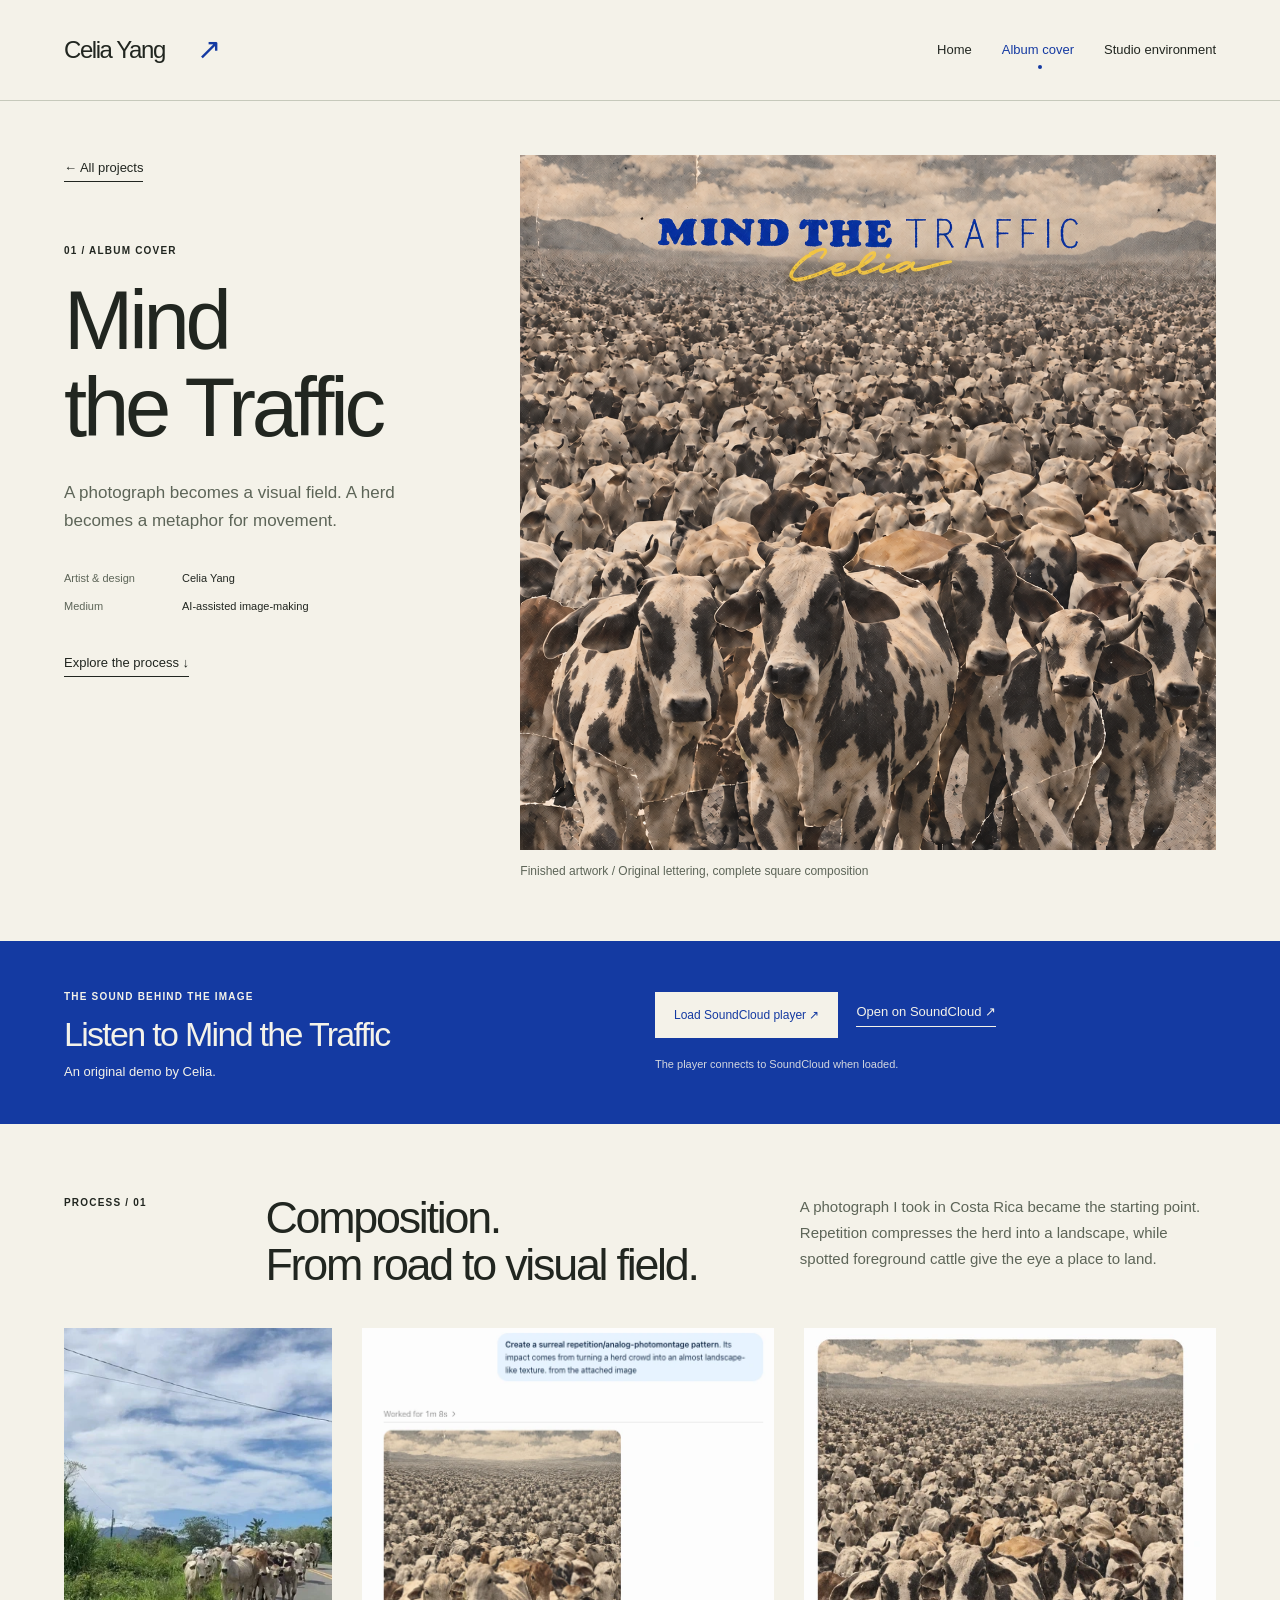
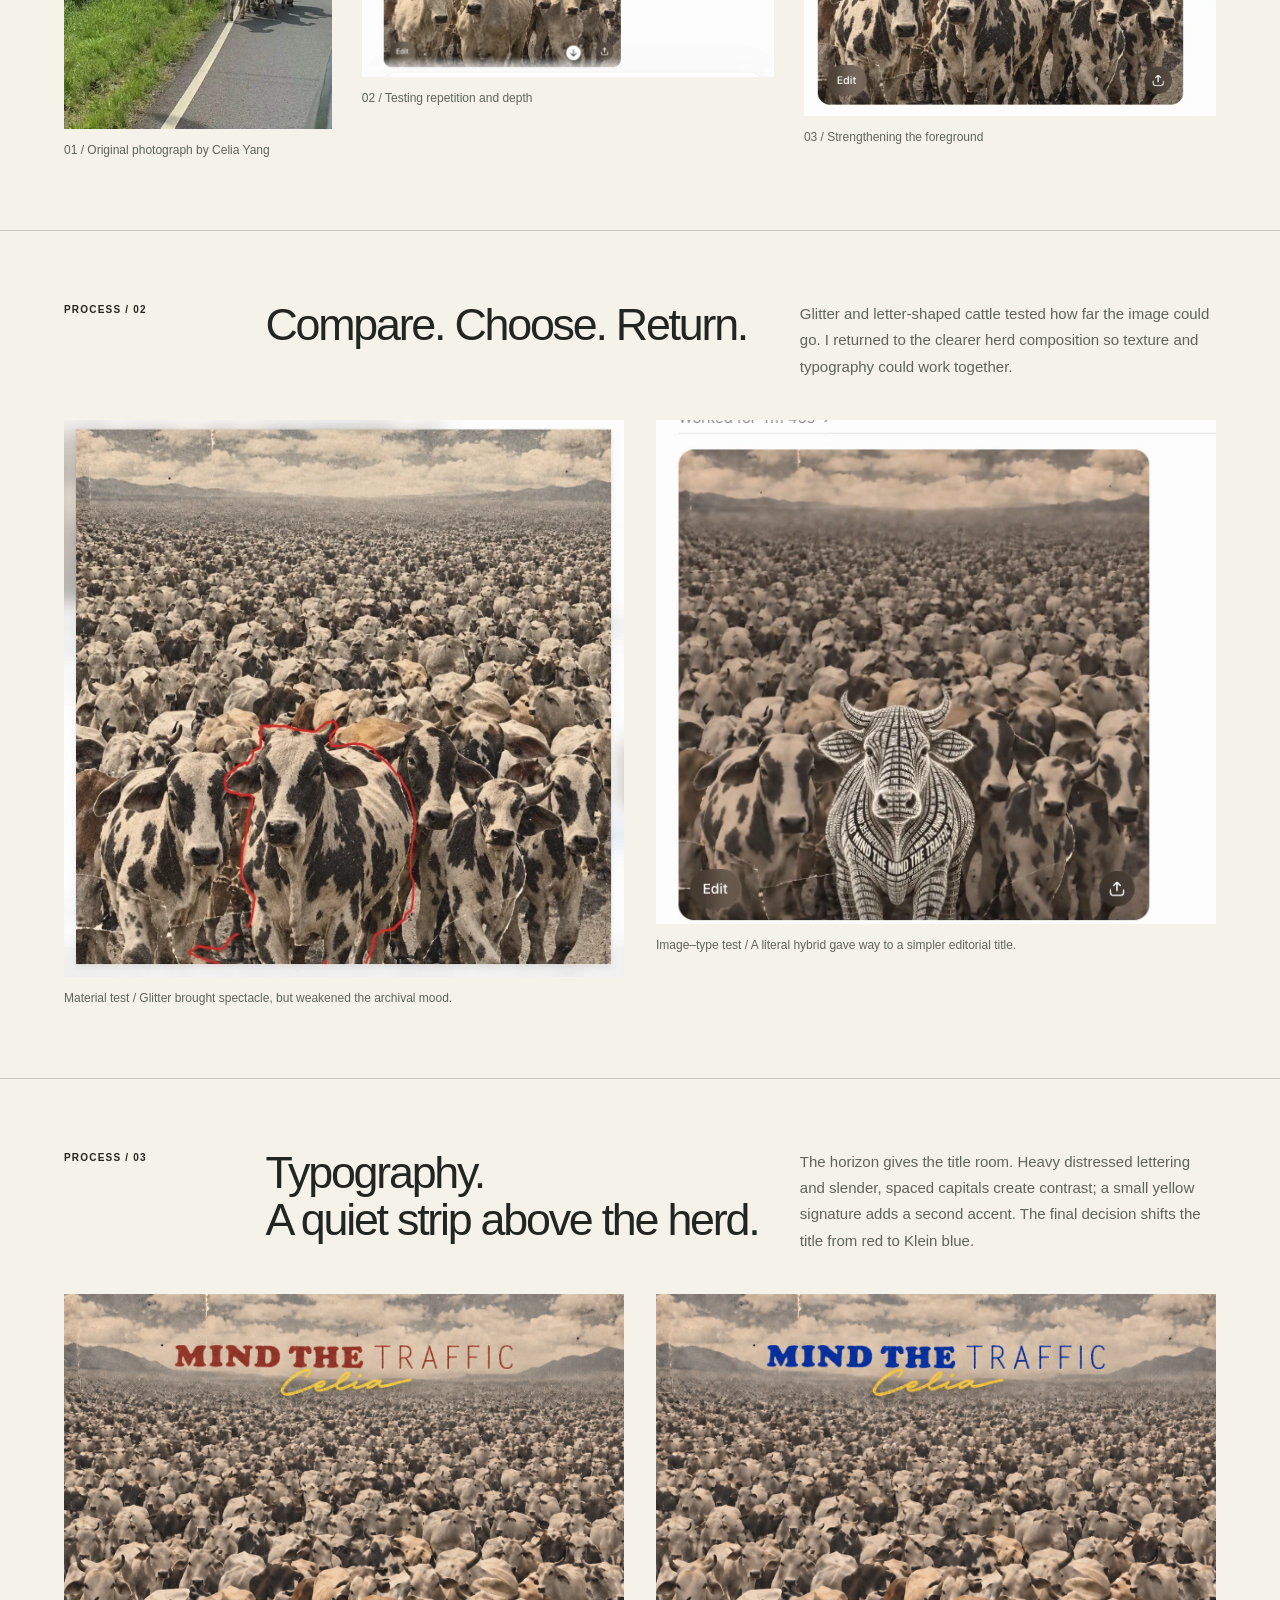
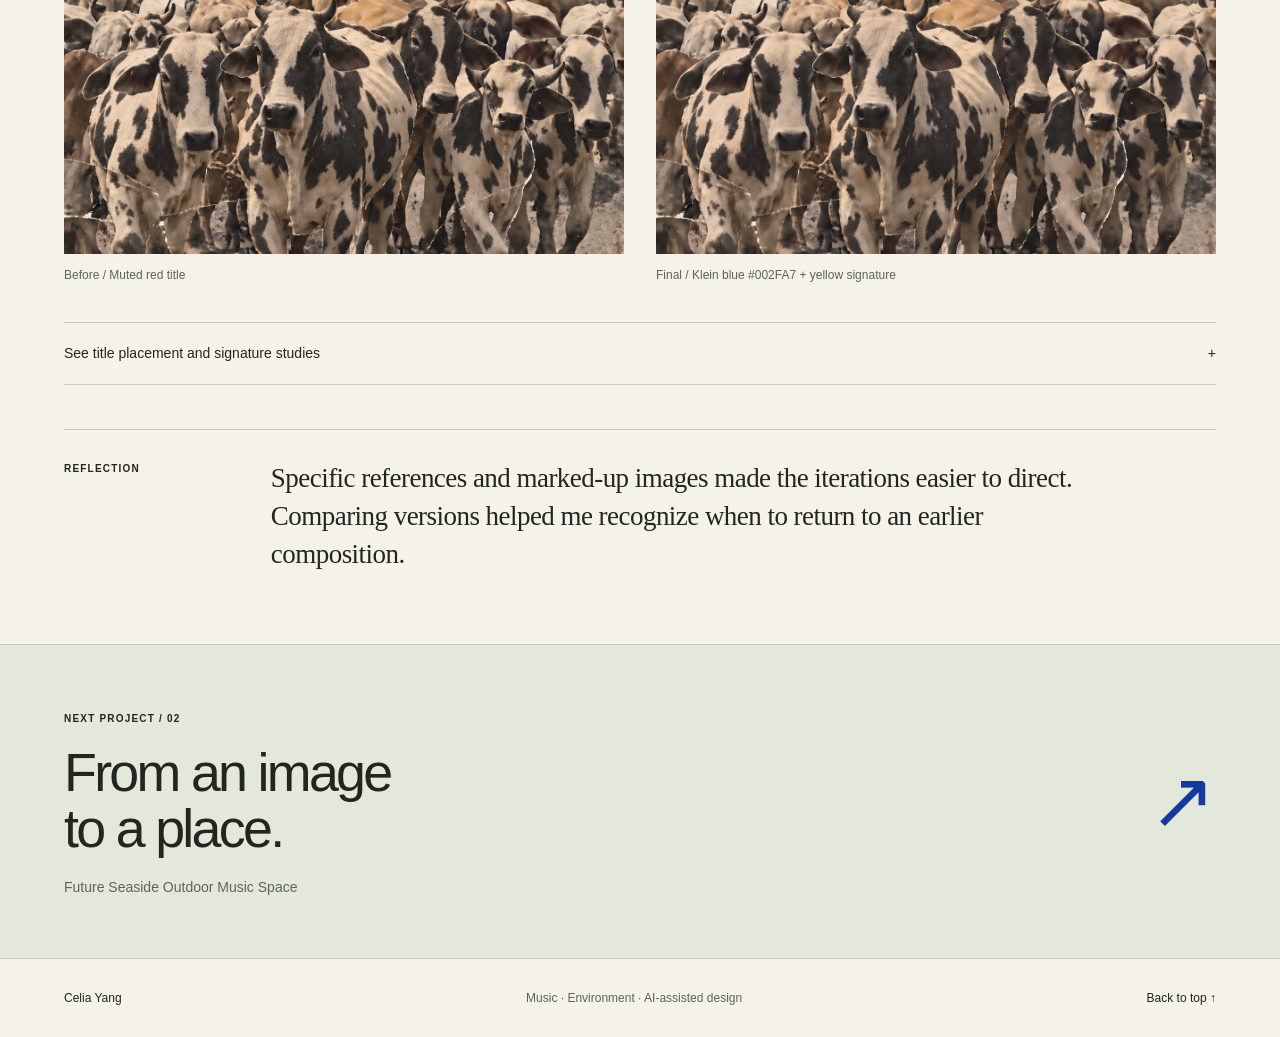
==== album.html @ d59ac3a2 "Add files via upload" ====
<!doctype html>
<html lang="en"><head><meta charset="utf-8"><meta name="viewport" content="width=device-width,initial-scale=1"><meta name="description" content="Celia Yang’s interdisciplinary design portfolio: music, AI-assisted visual composition, and a speculative coastal music environment."><meta name="theme-color" content="#143aa2"><title>Mind the Traffic — Celia Yang</title><link rel="icon" href="assets/favicon.svg" type="image/svg+xml"><link rel="stylesheet" href="assets/styles.css"><script src="assets/site.js" defer></script></head>
<body class="page-album"><a class="skip" href="#main">Skip to content</a><header class="site-header"><a class="wordmark" href="index.html" aria-label="Celia Yang, home">Celia Yang<span class="mark" aria-hidden="true">↗</span></a><nav aria-label="Main navigation"><a href="index.html">Home</a><a href="album.html" aria-current="page">Album cover</a><a href="studio.html">Studio environment</a></nav></header><main id="main"><section class="project-opening album-opening"><div class="project-side"><a class="text-link" href="index.html#projects">← All projects</a><span class="eyebrow">01 / Album cover</span><h1>Mind <br>the Traffic</h1><p class="project-deck">A photograph becomes a visual field. A herd becomes a metaphor for movement.</p><dl><div><dt>Artist & design</dt><dd>Celia Yang</dd></div><div><dt>Medium</dt><dd>AI-assisted image-making</dd></div></dl><a class="text-link" href="#composition">Explore the process ↓</a></div><figure class="final-art"><img src="assets/album/final-cover.webp" alt="Mind the Traffic final cover: blue title and yellow Celia signature above a sepia landscape of cattle" width="1254" height="1254" class="cover" loading="eager" decoding="async"><figcaption>Finished artwork / Original lettering, complete square composition</figcaption></figure></section>
<section class="listen band"><div><span class="eyebrow">The sound behind the image</span><h2>Listen to Mind the Traffic</h2><p>An original demo by Celia.</p></div><div class="listen-actions"><button class="solid-button" id="load-song" aria-expanded="false" aria-controls="song-player">Load SoundCloud player ↗</button><a class="text-link" href="https://soundcloud.com/qgjchy7kp1ma/mind-the-traffic" target="_blank" rel="noopener noreferrer">Open on SoundCloud ↗</a><p class="small">The player connects to SoundCloud when loaded.</p></div><div id="song-player" class="song-player" hidden></div></section>
<section class="process-section" id="composition"><div class="process-heading"><span class="eyebrow">Process / 01</span><h2>Composition.<br>From road to visual field.</h2><p>A photograph I took in Costa Rica became the starting point. Repetition compresses the herd into a landscape, while spotted foreground cattle give the eye a place to land.</p></div><div class="composition-grid"><figure class="source-photo"><img src="assets/album/source-photo.webp" alt="Cattle on a road in Costa Rica in Celia’s original photograph" width="369" height="553" class="" loading="lazy" decoding="async"><figcaption>01 / Original photograph by Celia Yang</figcaption></figure><figure class=""><img src="assets/album/herd-exploration.webp" alt="Early AI-assisted exploration of repeated cattle receding toward mountains" width="834" height="707" class="" loading="lazy" decoding="async"><figcaption>02 / Testing repetition and depth</figcaption></figure><figure class=""><img src="assets/album/foreground-study.webp" alt="Cattle composition with stronger black-and-white foreground animals" width="541" height="510" class="" loading="lazy" decoding="async"><figcaption>03 / Strengthening the foreground</figcaption></figure></div></section>
<section class="process-section" id="comparisons"><div class="process-heading"><span class="eyebrow">Process / 02</span><h2>Compare. Choose. Return.</h2><p>Glitter and letter-shaped cattle tested how far the image could go. I returned to the clearer herd composition so texture and typography could work together.</p></div><div class="two-up"><figure class=""><img src="assets/album/glitter-study.webp" alt="Rejected glitter effect applied to foreground cattle" width="651" height="648" class="" loading="lazy" decoding="async"><figcaption>Material test / Glitter brought spectacle, but weakened the archival mood.</figcaption></figure><figure class=""><img src="assets/album/letter-study.webp" alt="Experimental combination of letterforms and a cattle silhouette" width="571" height="514" class="" loading="lazy" decoding="async"><figcaption>Image–type test / A literal hybrid gave way to a simpler editorial title.</figcaption></figure></div></section>
<section class="process-section" id="typography"><div class="process-heading"><span class="eyebrow">Process / 03</span><h2>Typography.<br>A quiet strip above the herd.</h2><p>The horizon gives the title room. Heavy distressed lettering and slender, spaced capitals create contrast; a small yellow signature adds a second accent. The final decision shifts the title from red to Klein blue.</p></div><div class="two-up"><figure class=""><img src="assets/album/cover-before.webp" alt="Earlier album cover with a red Mind the Traffic title and yellow Celia signature" width="1254" height="1254" class="" loading="lazy" decoding="async"><figcaption>Before / Muted red title</figcaption></figure><figure class=""><img src="assets/album/final-cover.webp" alt="Final album cover with the supplied Klein-blue title and yellow signature" width="1254" height="1254" class="" loading="lazy" decoding="async"><figcaption>Final / Klein blue #002FA7 + yellow signature</figcaption></figure></div><details class="process-details"><summary>See title placement and signature studies <span aria-hidden="true">+</span></summary><div class="two-up"><figure class=""><img src="assets/album/title-study.webp" alt="Title placement study showing a marked horizon and red title iteration" width="818" height="412" class="" loading="lazy" decoding="async"><figcaption>Reserving the horizon for the title</figcaption></figure><figure class=""><img src="assets/album/signature-study.webp" alt="Comparison of title and signature treatments" width="821" height="417" class="" loading="lazy" decoding="async"><figcaption>Keeping the signature as a controlled accent</figcaption></figure></div></details><div class="reflection"><span class="eyebrow">Reflection</span><p>Specific references and marked-up images made the iterations easier to direct. Comparing versions helped me recognize when to return to an earlier composition.</p></div></section><a class="next-project" href="studio.html"><div><span class="eyebrow">Next project / 02</span><h2>From an image<br>to a place.</h2><p>Future Seaside Outdoor Music Space</p></div><span aria-hidden="true">↗</span></a></main><footer><a href="index.html">Celia Yang</a><p>Music · Environment · AI-assisted design</p><a href="#main">Back to top ↑</a></footer></body></html>
---- assets/styles.css ----
:root{--paper:#f4f2e9;--ink:#212620;--blue:#143aa2;--line:#c6c9bb;--soft:#e5e8df;--muted:#5d6558;--serif:Georgia,'Times New Roman',serif}*{box-sizing:border-box}html{scroll-behavior:smooth;scroll-padding-top:24px}body{margin:0;background:var(--paper);color:var(--ink);font-family:Arial,Helvetica,sans-serif;line-height:1.5}a{color:inherit;text-decoration:none}button{font:inherit;color:inherit;cursor:pointer}a,button{-webkit-tap-highlight-color:transparent}a:focus-visible,button:focus-visible,summary:focus-visible{outline:3px solid var(--blue);outline-offset:5px}img{display:block;width:100%;height:auto}figure{margin:0}figcaption{font-size:12px;line-height:1.55;color:var(--muted);margin-top:12px}h1,h2,h3,p{margin:0}h1,h2,h3{font-weight:400;letter-spacing:-.05em;line-height:1.05}h1{font-size:clamp(52px,7.5vw,112px)}h2{font-size:clamp(34px,4.2vw,62px)}h3{font-size:32px}em{font-family:var(--serif);font-weight:400}.site-header,main,footer{max-width:1440px;margin:auto}.site-header{display:flex;justify-content:space-between;align-items:center;padding:28px 5vw;border-bottom:1px solid var(--line);gap:30px}.wordmark{display:flex;align-items:center;gap:32px;font-size:24px;letter-spacing:-.06em}.mark{color:var(--blue);font-size:29px}nav{display:flex;align-items:center;gap:30px;font-size:13px}nav a{padding:6px 0;position:relative}nav a[aria-current=page]{color:var(--blue)}nav a[aria-current=page]:after{content:'';position:absolute;height:4px;width:4px;background:var(--blue);border-radius:50%;bottom:-3px;left:50%}nav a:hover,.text-link:hover{color:var(--blue)}.eyebrow{text-transform:uppercase;letter-spacing:.12em;font-size:10px;font-weight:600;line-height:1.7}.dot{display:inline-block;width:7px;height:7px;background:var(--blue);border-radius:100%;margin-right:10px}.home-intro{padding:55px 5vw 48px}.home-intro h1{margin-top:30px;max-width:1100px;letter-spacing:-.065em}.home-intro h1 em{color:var(--blue)}.intro-bottom{display:flex;justify-content:space-between;align-items:end;margin-top:36px;gap:40px}.intro-bottom p{max-width:420px;font-size:18px;line-height:1.6}.text-link{font-size:13px;border-bottom:1px solid currentColor;padding-bottom:4px;display:inline-block;width:fit-content}.cattle-section{padding:30px 5vw 65px}.section-heading{display:flex;justify-content:space-between;align-items:end;gap:30px;margin-bottom:28px}.section-heading h2{font-size:35px;letter-spacing:-.045em}.section-heading .eyebrow+h2{margin-top:8px}.sound-controls{display:flex;gap:8px}.pill{border:1px solid #a5ae9e;background:transparent;padding:8px 14px;border-radius:30px;font-size:11px;white-space:nowrap}.pill:hover{background:var(--ink);color:var(--paper)}.cattle-field{position:relative;min-height:390px;overflow:hidden;border:1px solid #b4bfac;border-radius:180px 180px 0 0;background-color:#e1e6d9;background-image:linear-gradient(#adb69c40 1px,transparent 1px),linear-gradient(90deg,#adb69c40 1px,transparent 1px);background-size:40px 40px}.field-note{position:absolute;left:6%;top:35%;color:#3f583b;font-size:clamp(35px,6vw,85px);line-height:.95;font-family:var(--serif);font-style:italic;letter-spacing:-.05em;pointer-events:none}.field-note span{font:12px Arial;letter-spacing:0}.field-coordinate{position:absolute;right:30px;bottom:20px;letter-spacing:.1em;font-size:9px;color:#52604b}.cow{position:absolute;width:clamp(115px,15vw,190px);height:clamp(145px,18vw,220px);background:var(--paper);border:1px solid #697961;padding:7px 7px 0;box-shadow:0 9px 14px #263e2518;touch-action:none;user-select:none;cursor:grab;will-change:transform;border-radius:50% 50% 5px 5px}.cow-photo{display:block;width:100%;height:calc(100% - 26px);border-radius:50% 50% 0 0;background-image:url('album/final-cover.webp');background-size:450%;background-repeat:no-repeat;pointer-events:none}.cow-label{display:block;font-size:9px;text-transform:uppercase;letter-spacing:.12em;line-height:26px;pointer-events:none}.cow-one{left:41%;top:22%;rotate:-12deg}.cow-one .cow-photo{background-position:20% 78%}.cow-two{left:58%;top:13%;rotate:8deg}.cow-two .cow-photo{background-position:52% 73%}.cow-three{left:75%;top:31%;rotate:-5deg}.cow-three .cow-photo{background-position:82% 84%}.cow.dragging{cursor:grabbing;box-shadow:0 15px 20px #263e2535;rotate:0deg}.cow.mooing .cow-label{color:var(--blue);font-weight:bold}.field-caption{display:flex;justify-content:space-between;gap:24px;margin-top:14px;font-size:11px;color:var(--muted)}.projects{padding:48px 5vw 70px;border-top:1px solid var(--line)}.project-grid{display:grid;grid-template-columns:1fr 1fr;gap:36px}.project-media{height:470px;display:flex;align-items:center;justify-content:center;overflow:hidden}.album-card{background:#e2ded0;padding:35px}.album-card img{height:100%;width:auto;max-width:100%;object-fit:contain}.studio-card{background:#0d1520;padding:0}.studio-card img{width:100%;height:auto}.project-title{display:flex;justify-content:space-between;align-items:start;margin-top:20px;gap:15px}.project-title h3{margin:8px 0 12px}.project-title p{font-size:13px;color:var(--muted)}.round-arrow{width:38px;height:38px;display:grid;place-items:center;border:1px solid var(--line);border-radius:50%;font-size:24px;flex-shrink:0}.project-card:hover .round-arrow{background:var(--blue);color:white;border-color:var(--blue)}.closing{border-top:1px solid var(--line);padding:60px 5vw;display:grid;grid-template-columns:1fr 2fr;gap:30px}.closing p{font-family:var(--serif);font-size:clamp(28px,3.5vw,45px);line-height:1.2;letter-spacing:-.03em}footer{padding:30px 5vw;display:flex;justify-content:space-between;align-items:center;border-top:1px solid var(--line);font-size:12px;gap:20px}footer p{color:var(--muted)}.skip{position:fixed;top:-100px;left:20px;background:var(--blue);color:white;padding:12px;z-index:100}.skip:focus{top:10px}.sr-only{position:absolute;width:1px;height:1px;overflow:hidden;clip:rect(0,0,0,0);white-space:nowrap}.project-opening{padding:54px 5vw 60px;display:grid;grid-template-columns:.72fr 1.28fr;gap:65px;align-items:start}.project-side>.eyebrow{display:block;margin:60px 0 18px}.project-side h1{font-size:clamp(54px,6.5vw,90px)}.project-deck{font-size:17px;max-width:340px;margin-top:27px;line-height:1.65;color:var(--muted)}dl{margin:35px 0;display:grid;gap:12px}dl div{display:grid;grid-template-columns:110px 1fr;gap:8px;font-size:11px}dt{color:var(--muted)}dd{margin:0}.final-art img{height:auto;width:100%;object-fit:contain}.band{padding:42px 5vw;display:grid;grid-template-columns:1fr 1fr;gap:30px;background:var(--blue);color:var(--paper)}.band h2{font-size:34px;max-width:400px;margin:10px 0}.band p{font-size:13px}.listen-actions{align-self:center;display:flex;flex-wrap:wrap;gap:18px;align-items:center}.solid-button{padding:13px 18px;background:var(--paper);color:var(--blue);border:1px solid var(--paper);font-size:12px}.solid-button:disabled{opacity:.7;cursor:default}.small{font-size:11px!important;line-height:1.6}.listen-actions .small{width:100%;opacity:.85}.song-player{grid-column:1/-1}.song-player iframe{width:100%;height:166px;border:0}.process-section{padding:70px 5vw;border-bottom:1px solid var(--line)}.process-heading{display:grid;grid-template-columns:.4fr 1.2fr 1fr;gap:35px;margin-bottom:40px}.process-heading h2{font-size:clamp(32px,3.5vw,48px)}.process-heading p{color:var(--muted);font-size:15px;line-height:1.75}.two-up{display:grid;grid-template-columns:1fr 1fr;gap:32px;align-items:start}.two-up img{height:auto;object-fit:contain}.composition-grid{display:grid;grid-template-columns:.65fr 1fr 1fr;gap:30px;align-items:start}.composition-grid img{max-height:480px;object-fit:contain}.source-photo img{width:100%;max-height:480px;object-fit:contain}.reflection{display:grid;grid-template-columns:.4fr 2.2fr;gap:35px;border-top:1px solid var(--line);margin-top:44px;padding-top:30px}.reflection p{font-family:var(--serif);font-size:27px;line-height:1.4;letter-spacing:-.02em;max-width:850px}.process-details{margin-top:38px;border-top:1px solid var(--line);border-bottom:1px solid var(--line);padding:20px 0}.process-details summary{cursor:pointer;font-size:14px;display:flex;justify-content:space-between;gap:15px;list-style:none}.process-details summary::-webkit-details-marker{display:none}.process-details[open] .two-up{margin-top:24px}.next-project{padding:60px 5vw;display:flex;justify-content:space-between;gap:30px;background:#e3e8da}.next-project h2{margin:15px 0 20px}.next-project>span{font-size:80px;color:var(--blue);align-self:center}.next-project p{font-size:14px;color:var(--muted)}.next-project:hover{background:#d9e1cc}.studio-opening{padding:45px 5vw 0}.project-topline{display:flex;justify-content:space-between;align-items:center;gap:20px;margin-bottom:36px}.studio-opening h1{font-size:clamp(48px,6.5vw,91px);margin-bottom:36px}.studio-opening h1 em{color:var(--blue)}.studio-hero img{width:100%;height:auto}.studio-description{display:grid;grid-template-columns:1fr 2fr;gap:45px;padding:42px 0 48px;border-bottom:1px solid var(--line);margin-top:10px}.studio-description p{font-size:20px;line-height:1.7;letter-spacing:-.02em;max-width:820px}.walkthrough-section{padding:50px 5vw 60px}video{display:block;width:100%;height:auto;aspect-ratio:16/9;background:#0d1520;object-fit:contain}.walkthrough-section .field-caption{align-items:start}.comparison-stack{display:grid;gap:36px}.comparison-stack figure{max-width:100%}.comparison-stack img{height:auto;width:100%}[hidden]{display:none!important}
@media(min-width:1450px){.site-header,footer{padding-left:72px;padding-right:72px}}@media(max-width:1000px){.project-media{height:370px}.project-opening{gap:32px;grid-template-columns:.8fr 1.2fr}.project-side>.eyebrow{margin-top:32px}.process-heading{grid-template-columns:.35fr 1.3fr}.process-heading p{grid-column:2}.cow-photo{background-size:480%}.field-caption p{max-width:50%}}@media(max-width:680px){.site-header{padding:20px 6vw;align-items:start;gap:12px;flex-wrap:wrap}.wordmark{font-size:23px;gap:16px}nav{gap:20px;font-size:11px;flex-wrap:wrap}.home-intro{padding:40px 6vw}.home-intro h1{font-size:clamp(42px,10.2vw,69px);margin-top:22px}.intro-bottom{align-items:start;flex-direction:column;gap:22px;margin-top:26px}.intro-bottom p{font-size:16px;max-width:320px}.cattle-section{padding:20px 6vw 40px}.section-heading{align-items:start;flex-direction:column;gap:15px}.section-heading h2{font-size:29px}.cattle-field{min-height:350px;border-radius:100px 100px 0 0}.field-note{top:12%;left:10%;font-size:45px}.cow{width:105px;height:145px}.cow-one{left:7%;top:46%}.cow-two{left:38%;top:35%}.cow-three{left:65%;top:50%}.field-coordinate{right:12px;bottom:10px;font-size:7px}.field-caption{flex-direction:column;gap:6px;font-size:10px}.field-caption p{max-width:none}.project-grid{grid-template-columns:1fr;gap:42px}.projects{padding:38px 6vw}.project-media{height:auto;min-height:260px}.album-card{padding:25px}.album-card img{width:100%;height:auto;max-height:460px}.studio-card img{height:auto}.project-title h3{font-size:30px}.closing{grid-template-columns:1fr;padding:40px 6vw;gap:20px}footer{padding:24px 6vw;flex-wrap:wrap;font-size:10px}footer p{order:3;width:100%}.project-opening{grid-template-columns:1fr;padding:30px 6vw 38px;gap:30px}.project-side>.eyebrow{margin-top:28px}.project-side h1{font-size:60px}.project-side h1 br{display:none}.project-deck{max-width:100%;font-size:16px}dl{margin:22px 0}.band{grid-template-columns:1fr;padding:32px 6vw;gap:20px}.band h2{font-size:30px}.process-section{padding:42px 6vw}.process-heading{grid-template-columns:1fr;gap:14px;margin-bottom:26px}.process-heading h2{font-size:36px}.process-heading p{grid-column:auto;font-size:14px}.two-up{grid-template-columns:1fr;gap:28px}.composition-grid{grid-template-columns:1fr 1fr;gap:24px 18px}.composition-grid figure:first-child{grid-column:1/-1}.source-photo img{max-height:380px}.reflection{grid-template-columns:1fr;gap:16px;margin-top:30px}.reflection p{font-size:25px}.next-project{padding:40px 6vw}.next-project>span{font-size:55px}.next-project h2{font-size:40px}.studio-opening{padding:30px 6vw 0}.project-topline{align-items:start;gap:20px}.project-topline .eyebrow{max-width:130px;text-align:right}.studio-opening h1{font-size:43px;margin-bottom:25px}.studio-description{grid-template-columns:1fr;gap:18px;padding:25px 0 30px}.studio-description p{font-size:17px}.walkthrough-section{padding:35px 6vw 40px}.walkthrough-section .field-caption{gap:14px}figcaption{font-size:11px}}
@media(prefers-reduced-motion:reduce){html{scroll-behavior:auto}*{animation:none!important;transition:none!important}}
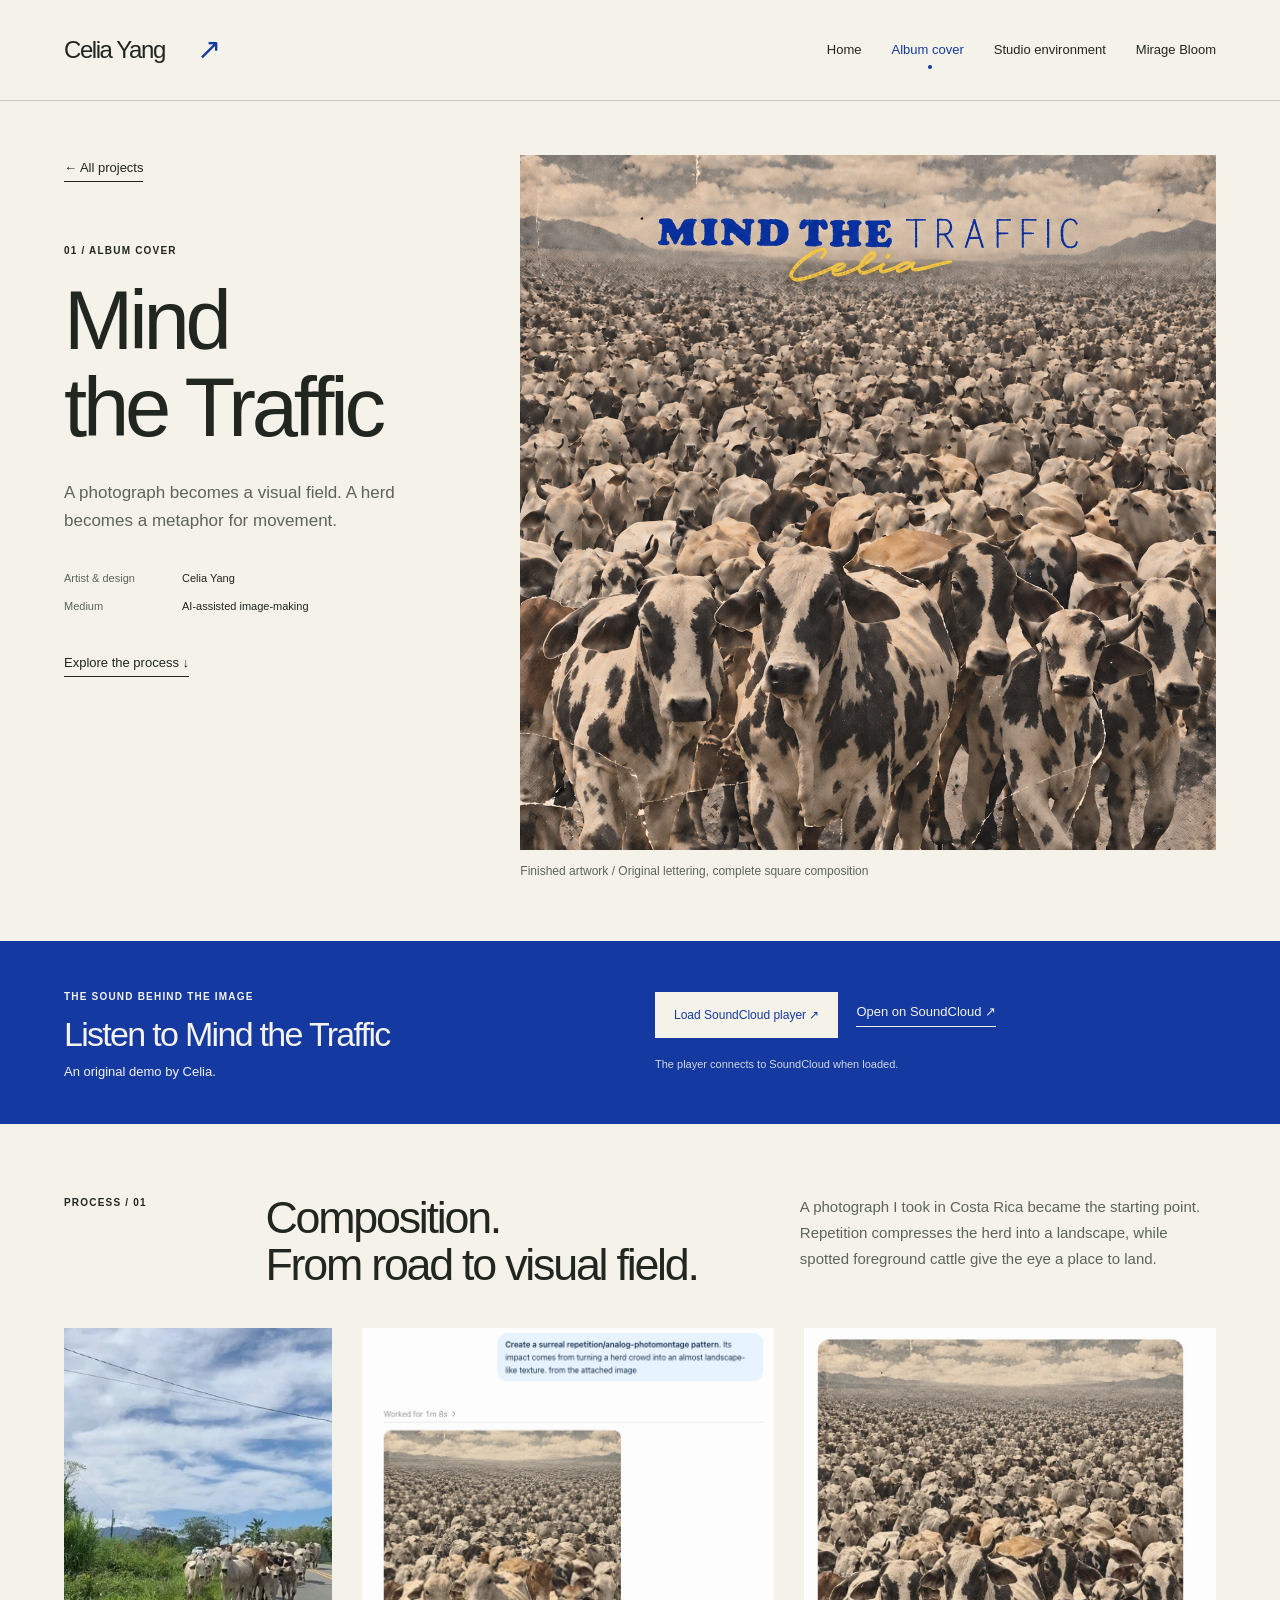
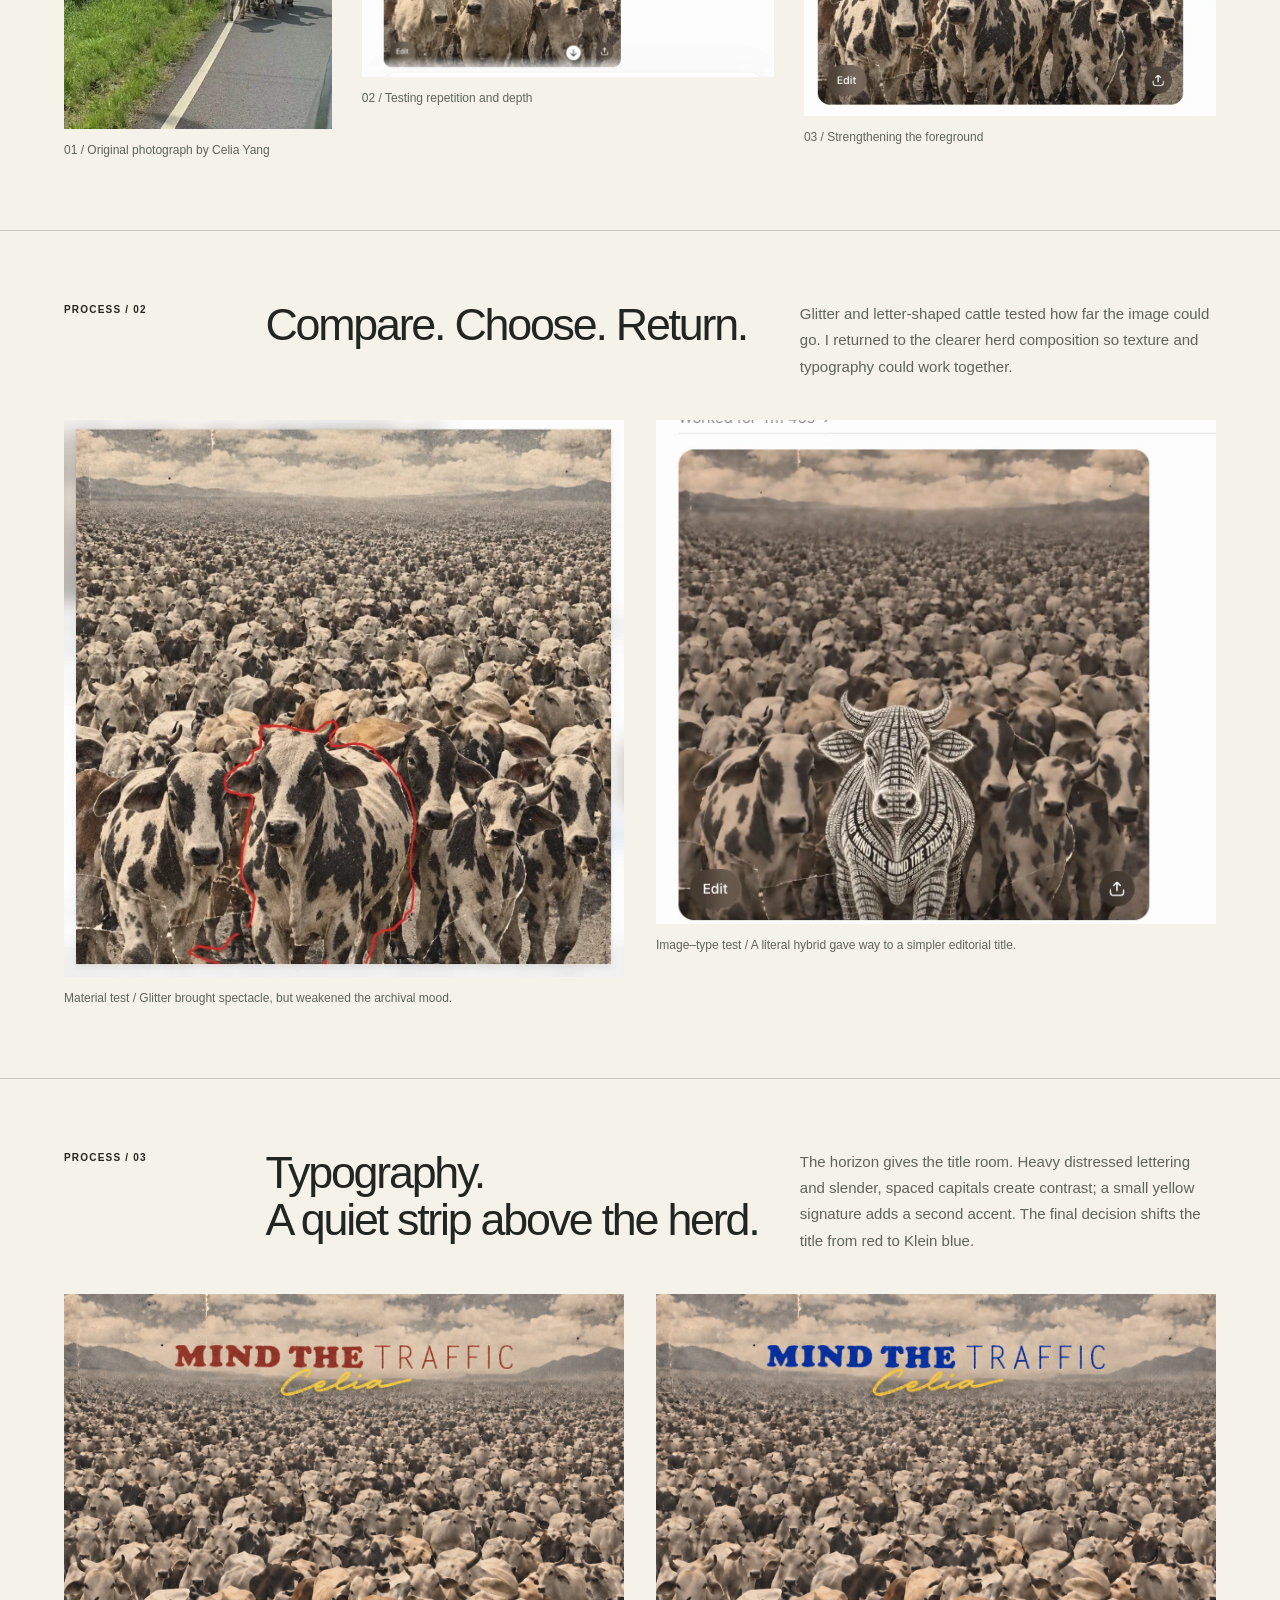
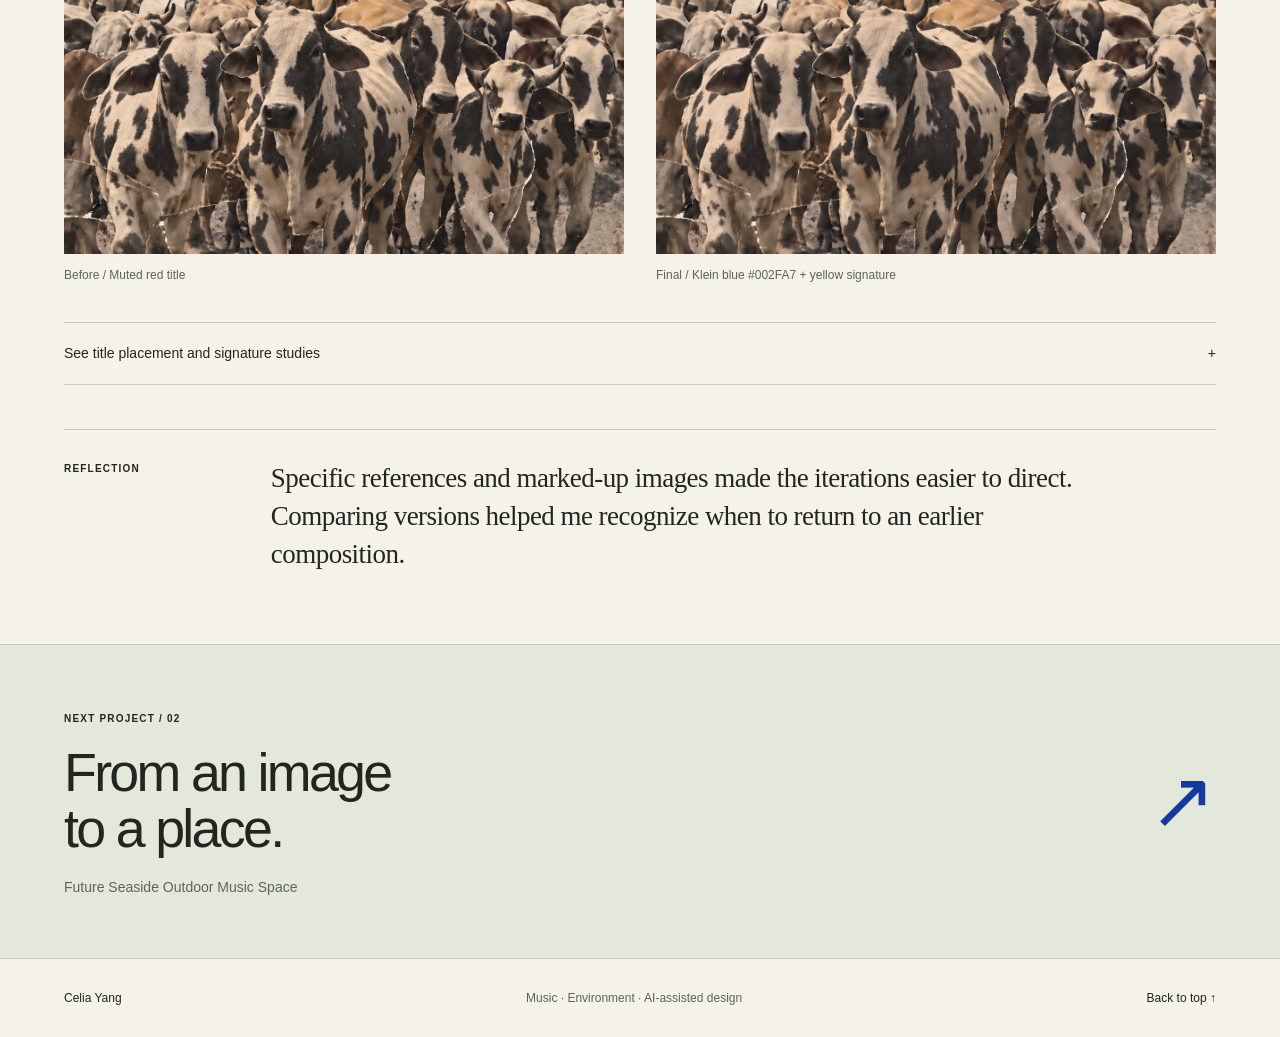
==== commit b65847f5: "Add Mirage Bloom page, nav link and home project 03 Co-Authored-By: Claude Sonnet 5.5 <noreply@anthr" ====
--- a/album.html
+++ b/album.html
@@ -1,6 +1,6 @@
 <!doctype html>
 <html lang="en"><head><meta charset="utf-8"><meta name="viewport" content="width=device-width,initial-scale=1"><meta name="description" content="Celia Yang’s interdisciplinary design portfolio: music, AI-assisted visual composition, and a speculative coastal music environment."><meta name="theme-color" content="#143aa2"><title>Mind the Traffic — Celia Yang</title><link rel="icon" href="assets/favicon.svg" type="image/svg+xml"><link rel="stylesheet" href="assets/styles.css"><script src="assets/site.js" defer></script></head>
-<body class="page-album"><a class="skip" href="#main">Skip to content</a><header class="site-header"><a class="wordmark" href="index.html" aria-label="Celia Yang, home">Celia Yang<span class="mark" aria-hidden="true">↗</span></a><nav aria-label="Main navigation"><a href="index.html">Home</a><a href="album.html" aria-current="page">Album cover</a><a href="studio.html">Studio environment</a></nav></header><main id="main"><section class="project-opening album-opening"><div class="project-side"><a class="text-link" href="index.html#projects">← All projects</a><span class="eyebrow">01 / Album cover</span><h1>Mind <br>the Traffic</h1><p class="project-deck">A photograph becomes a visual field. A herd becomes a metaphor for movement.</p><dl><div><dt>Artist & design</dt><dd>Celia Yang</dd></div><div><dt>Medium</dt><dd>AI-assisted image-making</dd></div></dl><a class="text-link" href="#composition">Explore the process ↓</a></div><figure class="final-art"><img src="assets/album/final-cover.webp" alt="Mind the Traffic final cover: blue title and yellow Celia signature above a sepia landscape of cattle" width="1254" height="1254" class="cover" loading="eager" decoding="async"><figcaption>Finished artwork / Original lettering, complete square composition</figcaption></figure></section>
+<body class="page-album"><a class="skip" href="#main">Skip to content</a><header class="site-header"><a class="wordmark" href="index.html" aria-label="Celia Yang, home">Celia Yang<span class="mark" aria-hidden="true">↗</span></a><nav aria-label="Main navigation"><a href="index.html">Home</a><a href="album.html" aria-current="page">Album cover</a><a href="studio.html">Studio environment</a><a href="mirage-bloom.html">Mirage Bloom</a></nav></header><main id="main"><section class="project-opening album-opening"><div class="project-side"><a class="text-link" href="index.html#projects">← All projects</a><span class="eyebrow">01 / Album cover</span><h1>Mind <br>the Traffic</h1><p class="project-deck">A photograph becomes a visual field. A herd becomes a metaphor for movement.</p><dl><div><dt>Artist & design</dt><dd>Celia Yang</dd></div><div><dt>Medium</dt><dd>AI-assisted image-making</dd></div></dl><a class="text-link" href="#composition">Explore the process ↓</a></div><figure class="final-art"><img src="assets/album/final-cover.webp" alt="Mind the Traffic final cover: blue title and yellow Celia signature above a sepia landscape of cattle" width="1254" height="1254" class="cover" loading="eager" decoding="async"><figcaption>Finished artwork / Original lettering, complete square composition</figcaption></figure></section>
 <section class="listen band"><div><span class="eyebrow">The sound behind the image</span><h2>Listen to Mind the Traffic</h2><p>An original demo by Celia.</p></div><div class="listen-actions"><button class="solid-button" id="load-song" aria-expanded="false" aria-controls="song-player">Load SoundCloud player ↗</button><a class="text-link" href="https://soundcloud.com/qgjchy7kp1ma/mind-the-traffic" target="_blank" rel="noopener noreferrer">Open on SoundCloud ↗</a><p class="small">The player connects to SoundCloud when loaded.</p></div><div id="song-player" class="song-player" hidden></div></section>
 <section class="process-section" id="composition"><div class="process-heading"><span class="eyebrow">Process / 01</span><h2>Composition.<br>From road to visual field.</h2><p>A photograph I took in Costa Rica became the starting point. Repetition compresses the herd into a landscape, while spotted foreground cattle give the eye a place to land.</p></div><div class="composition-grid"><figure class="source-photo"><img src="assets/album/source-photo.webp" alt="Cattle on a road in Costa Rica in Celia’s original photograph" width="369" height="553" class="" loading="lazy" decoding="async"><figcaption>01 / Original photograph by Celia Yang</figcaption></figure><figure class=""><img src="assets/album/herd-exploration.webp" alt="Early AI-assisted exploration of repeated cattle receding toward mountains" width="834" height="707" class="" loading="lazy" decoding="async"><figcaption>02 / Testing repetition and depth</figcaption></figure><figure class=""><img src="assets/album/foreground-study.webp" alt="Cattle composition with stronger black-and-white foreground animals" width="541" height="510" class="" loading="lazy" decoding="async"><figcaption>03 / Strengthening the foreground</figcaption></figure></div></section>
 <section class="process-section" id="comparisons"><div class="process-heading"><span class="eyebrow">Process / 02</span><h2>Compare. Choose. Return.</h2><p>Glitter and letter-shaped cattle tested how far the image could go. I returned to the clearer herd composition so texture and typography could work together.</p></div><div class="two-up"><figure class=""><img src="assets/album/glitter-study.webp" alt="Rejected glitter effect applied to foreground cattle" width="651" height="648" class="" loading="lazy" decoding="async"><figcaption>Material test / Glitter brought spectacle, but weakened the archival mood.</figcaption></figure><figure class=""><img src="assets/album/letter-study.webp" alt="Experimental combination of letterforms and a cattle silhouette" width="571" height="514" class="" loading="lazy" decoding="async"><figcaption>Image–type test / A literal hybrid gave way to a simpler editorial title.</figcaption></figure></div></section>
--- a/assets/styles.css
+++ b/assets/styles.css
@@ -1,3 +1,8 @@
 :root{--paper:#f4f2e9;--ink:#212620;--blue:#143aa2;--line:#c6c9bb;--soft:#e5e8df;--muted:#5d6558;--serif:Georgia,'Times New Roman',serif}*{box-sizing:border-box}html{scroll-behavior:smooth;scroll-padding-top:24px}body{margin:0;background:var(--paper);color:var(--ink);font-family:Arial,Helvetica,sans-serif;line-height:1.5}a{color:inherit;text-decoration:none}button{font:inherit;color:inherit;cursor:pointer}a,button{-webkit-tap-highlight-color:transparent}a:focus-visible,button:focus-visible,summary:focus-visible{outline:3px solid var(--blue);outline-offset:5px}img{display:block;width:100%;height:auto}figure{margin:0}figcaption{font-size:12px;line-height:1.55;color:var(--muted);margin-top:12px}h1,h2,h3,p{margin:0}h1,h2,h3{font-weight:400;letter-spacing:-.05em;line-height:1.05}h1{font-size:clamp(52px,7.5vw,112px)}h2{font-size:clamp(34px,4.2vw,62px)}h3{font-size:32px}em{font-family:var(--serif);font-weight:400}.site-header,main,footer{max-width:1440px;margin:auto}.site-header{display:flex;justify-content:space-between;align-items:center;padding:28px 5vw;border-bottom:1px solid var(--line);gap:30px}.wordmark{display:flex;align-items:center;gap:32px;font-size:24px;letter-spacing:-.06em}.mark{color:var(--blue);font-size:29px}nav{display:flex;align-items:center;gap:30px;font-size:13px}nav a{padding:6px 0;position:relative}nav a[aria-current=page]{color:var(--blue)}nav a[aria-current=page]:after{content:'';position:absolute;height:4px;width:4px;background:var(--blue);border-radius:50%;bottom:-3px;left:50%}nav a:hover,.text-link:hover{color:var(--blue)}.eyebrow{text-transform:uppercase;letter-spacing:.12em;font-size:10px;font-weight:600;line-height:1.7}.dot{display:inline-block;width:7px;height:7px;background:var(--blue);border-radius:100%;margin-right:10px}.home-intro{padding:55px 5vw 48px}.home-intro h1{margin-top:30px;max-width:1100px;letter-spacing:-.065em}.home-intro h1 em{color:var(--blue)}.intro-bottom{display:flex;justify-content:space-between;align-items:end;margin-top:36px;gap:40px}.intro-bottom p{max-width:420px;font-size:18px;line-height:1.6}.text-link{font-size:13px;border-bottom:1px solid currentColor;padding-bottom:4px;display:inline-block;width:fit-content}.cattle-section{padding:30px 5vw 65px}.section-heading{display:flex;justify-content:space-between;align-items:end;gap:30px;margin-bottom:28px}.section-heading h2{font-size:35px;letter-spacing:-.045em}.section-heading .eyebrow+h2{margin-top:8px}.sound-controls{display:flex;gap:8px}.pill{border:1px solid #a5ae9e;background:transparent;padding:8px 14px;border-radius:30px;font-size:11px;white-space:nowrap}.pill:hover{background:var(--ink);color:var(--paper)}.cattle-field{position:relative;min-height:390px;overflow:hidden;border:1px solid #b4bfac;border-radius:180px 180px 0 0;background-color:#e1e6d9;background-image:linear-gradient(#adb69c40 1px,transparent 1px),linear-gradient(90deg,#adb69c40 1px,transparent 1px);background-size:40px 40px}.field-note{position:absolute;left:6%;top:35%;color:#3f583b;font-size:clamp(35px,6vw,85px);line-height:.95;font-family:var(--serif);font-style:italic;letter-spacing:-.05em;pointer-events:none}.field-note span{font:12px Arial;letter-spacing:0}.field-coordinate{position:absolute;right:30px;bottom:20px;letter-spacing:.1em;font-size:9px;color:#52604b}.cow{position:absolute;width:clamp(115px,15vw,190px);height:clamp(145px,18vw,220px);background:var(--paper);border:1px solid #697961;padding:7px 7px 0;box-shadow:0 9px 14px #263e2518;touch-action:none;user-select:none;cursor:grab;will-change:transform;border-radius:50% 50% 5px 5px}.cow-photo{display:block;width:100%;height:calc(100% - 26px);border-radius:50% 50% 0 0;background-image:url('album/final-cover.webp');background-size:450%;background-repeat:no-repeat;pointer-events:none}.cow-label{display:block;font-size:9px;text-transform:uppercase;letter-spacing:.12em;line-height:26px;pointer-events:none}.cow-one{left:41%;top:22%;rotate:-12deg}.cow-one .cow-photo{background-position:20% 78%}.cow-two{left:58%;top:13%;rotate:8deg}.cow-two .cow-photo{background-position:52% 73%}.cow-three{left:75%;top:31%;rotate:-5deg}.cow-three .cow-photo{background-position:82% 84%}.cow.dragging{cursor:grabbing;box-shadow:0 15px 20px #263e2535;rotate:0deg}.cow.mooing .cow-label{color:var(--blue);font-weight:bold}.field-caption{display:flex;justify-content:space-between;gap:24px;margin-top:14px;font-size:11px;color:var(--muted)}.projects{padding:48px 5vw 70px;border-top:1px solid var(--line)}.project-grid{display:grid;grid-template-columns:1fr 1fr;gap:36px}.project-media{height:470px;display:flex;align-items:center;justify-content:center;overflow:hidden}.album-card{background:#e2ded0;padding:35px}.album-card img{height:100%;width:auto;max-width:100%;object-fit:contain}.studio-card{background:#0d1520;padding:0}.studio-card img{width:100%;height:auto}.project-title{display:flex;justify-content:space-between;align-items:start;margin-top:20px;gap:15px}.project-title h3{margin:8px 0 12px}.project-title p{font-size:13px;color:var(--muted)}.round-arrow{width:38px;height:38px;display:grid;place-items:center;border:1px solid var(--line);border-radius:50%;font-size:24px;flex-shrink:0}.project-card:hover .round-arrow{background:var(--blue);color:white;border-color:var(--blue)}.closing{border-top:1px solid var(--line);padding:60px 5vw;display:grid;grid-template-columns:1fr 2fr;gap:30px}.closing p{font-family:var(--serif);font-size:clamp(28px,3.5vw,45px);line-height:1.2;letter-spacing:-.03em}footer{padding:30px 5vw;display:flex;justify-content:space-between;align-items:center;border-top:1px solid var(--line);font-size:12px;gap:20px}footer p{color:var(--muted)}.skip{position:fixed;top:-100px;left:20px;background:var(--blue);color:white;padding:12px;z-index:100}.skip:focus{top:10px}.sr-only{position:absolute;width:1px;height:1px;overflow:hidden;clip:rect(0,0,0,0);white-space:nowrap}.project-opening{padding:54px 5vw 60px;display:grid;grid-template-columns:.72fr 1.28fr;gap:65px;align-items:start}.project-side>.eyebrow{display:block;margin:60px 0 18px}.project-side h1{font-size:clamp(54px,6.5vw,90px)}.project-deck{font-size:17px;max-width:340px;margin-top:27px;line-height:1.65;color:var(--muted)}dl{margin:35px 0;display:grid;gap:12px}dl div{display:grid;grid-template-columns:110px 1fr;gap:8px;font-size:11px}dt{color:var(--muted)}dd{margin:0}.final-art img{height:auto;width:100%;object-fit:contain}.band{padding:42px 5vw;display:grid;grid-template-columns:1fr 1fr;gap:30px;background:var(--blue);color:var(--paper)}.band h2{font-size:34px;max-width:400px;margin:10px 0}.band p{font-size:13px}.listen-actions{align-self:center;display:flex;flex-wrap:wrap;gap:18px;align-items:center}.solid-button{padding:13px 18px;background:var(--paper);color:var(--blue);border:1px solid var(--paper);font-size:12px}.solid-button:disabled{opacity:.7;cursor:default}.small{font-size:11px!important;line-height:1.6}.listen-actions .small{width:100%;opacity:.85}.song-player{grid-column:1/-1}.song-player iframe{width:100%;height:166px;border:0}.process-section{padding:70px 5vw;border-bottom:1px solid var(--line)}.process-heading{display:grid;grid-template-columns:.4fr 1.2fr 1fr;gap:35px;margin-bottom:40px}.process-heading h2{font-size:clamp(32px,3.5vw,48px)}.process-heading p{color:var(--muted);font-size:15px;line-height:1.75}.two-up{display:grid;grid-template-columns:1fr 1fr;gap:32px;align-items:start}.two-up img{height:auto;object-fit:contain}.composition-grid{display:grid;grid-template-columns:.65fr 1fr 1fr;gap:30px;align-items:start}.composition-grid img{max-height:480px;object-fit:contain}.source-photo img{width:100%;max-height:480px;object-fit:contain}.reflection{display:grid;grid-template-columns:.4fr 2.2fr;gap:35px;border-top:1px solid var(--line);margin-top:44px;padding-top:30px}.reflection p{font-family:var(--serif);font-size:27px;line-height:1.4;letter-spacing:-.02em;max-width:850px}.process-details{margin-top:38px;border-top:1px solid var(--line);border-bottom:1px solid var(--line);padding:20px 0}.process-details summary{cursor:pointer;font-size:14px;display:flex;justify-content:space-between;gap:15px;list-style:none}.process-details summary::-webkit-details-marker{display:none}.process-details[open] .two-up{margin-top:24px}.next-project{padding:60px 5vw;display:flex;justify-content:space-between;gap:30px;background:#e3e8da}.next-project h2{margin:15px 0 20px}.next-project>span{font-size:80px;color:var(--blue);align-self:center}.next-project p{font-size:14px;color:var(--muted)}.next-project:hover{background:#d9e1cc}.studio-opening{padding:45px 5vw 0}.project-topline{display:flex;justify-content:space-between;align-items:center;gap:20px;margin-bottom:36px}.studio-opening h1{font-size:clamp(48px,6.5vw,91px);margin-bottom:36px}.studio-opening h1 em{color:var(--blue)}.studio-hero img{width:100%;height:auto}.studio-description{display:grid;grid-template-columns:1fr 2fr;gap:45px;padding:42px 0 48px;border-bottom:1px solid var(--line);margin-top:10px}.studio-description p{font-size:20px;line-height:1.7;letter-spacing:-.02em;max-width:820px}.walkthrough-section{padding:50px 5vw 60px}video{display:block;width:100%;height:auto;aspect-ratio:16/9;background:#0d1520;object-fit:contain}.walkthrough-section .field-caption{align-items:start}.comparison-stack{display:grid;gap:36px}.comparison-stack figure{max-width:100%}.comparison-stack img{height:auto;width:100%}[hidden]{display:none!important}
 @media(min-width:1450px){.site-header,footer{padding-left:72px;padding-right:72px}}@media(max-width:1000px){.project-media{height:370px}.project-opening{gap:32px;grid-template-columns:.8fr 1.2fr}.project-side>.eyebrow{margin-top:32px}.process-heading{grid-template-columns:.35fr 1.3fr}.process-heading p{grid-column:2}.cow-photo{background-size:480%}.field-caption p{max-width:50%}}@media(max-width:680px){.site-header{padding:20px 6vw;align-items:start;gap:12px;flex-wrap:wrap}.wordmark{font-size:23px;gap:16px}nav{gap:20px;font-size:11px;flex-wrap:wrap}.home-intro{padding:40px 6vw}.home-intro h1{font-size:clamp(42px,10.2vw,69px);margin-top:22px}.intro-bottom{align-items:start;flex-direction:column;gap:22px;margin-top:26px}.intro-bottom p{font-size:16px;max-width:320px}.cattle-section{padding:20px 6vw 40px}.section-heading{align-items:start;flex-direction:column;gap:15px}.section-heading h2{font-size:29px}.cattle-field{min-height:350px;border-radius:100px 100px 0 0}.field-note{top:12%;left:10%;font-size:45px}.cow{width:105px;height:145px}.cow-one{left:7%;top:46%}.cow-two{left:38%;top:35%}.cow-three{left:65%;top:50%}.field-coordinate{right:12px;bottom:10px;font-size:7px}.field-caption{flex-direction:column;gap:6px;font-size:10px}.field-caption p{max-width:none}.project-grid{grid-template-columns:1fr;gap:42px}.projects{padding:38px 6vw}.project-media{height:auto;min-height:260px}.album-card{padding:25px}.album-card img{width:100%;height:auto;max-height:460px}.studio-card img{height:auto}.project-title h3{font-size:30px}.closing{grid-template-columns:1fr;padding:40px 6vw;gap:20px}footer{padding:24px 6vw;flex-wrap:wrap;font-size:10px}footer p{order:3;width:100%}.project-opening{grid-template-columns:1fr;padding:30px 6vw 38px;gap:30px}.project-side>.eyebrow{margin-top:28px}.project-side h1{font-size:60px}.project-side h1 br{display:none}.project-deck{max-width:100%;font-size:16px}dl{margin:22px 0}.band{grid-template-columns:1fr;padding:32px 6vw;gap:20px}.band h2{font-size:30px}.process-section{padding:42px 6vw}.process-heading{grid-template-columns:1fr;gap:14px;margin-bottom:26px}.process-heading h2{font-size:36px}.process-heading p{grid-column:auto;font-size:14px}.two-up{grid-template-columns:1fr;gap:28px}.composition-grid{grid-template-columns:1fr 1fr;gap:24px 18px}.composition-grid figure:first-child{grid-column:1/-1}.source-photo img{max-height:380px}.reflection{grid-template-columns:1fr;gap:16px;margin-top:30px}.reflection p{font-size:25px}.next-project{padding:40px 6vw}.next-project>span{font-size:55px}.next-project h2{font-size:40px}.studio-opening{padding:30px 6vw 0}.project-topline{align-items:start;gap:20px}.project-topline .eyebrow{max-width:130px;text-align:right}.studio-opening h1{font-size:43px;margin-bottom:25px}.studio-description{grid-template-columns:1fr;gap:18px;padding:25px 0 30px}.studio-description p{font-size:17px}.walkthrough-section{padding:35px 6vw 40px}.walkthrough-section .field-caption{gap:14px}figcaption{font-size:11px}}
 @media(prefers-reduced-motion:reduce){html{scroll-behavior:auto}*{animation:none!important;transition:none!important}}
+
+/* Mirage Bloom card */
+.project-card.wide{grid-column:1/-1}
+.mirage-card{background:#1b1538;padding:0;height:auto;max-height:560px}
+.mirage-card img{width:100%;height:auto;display:block}
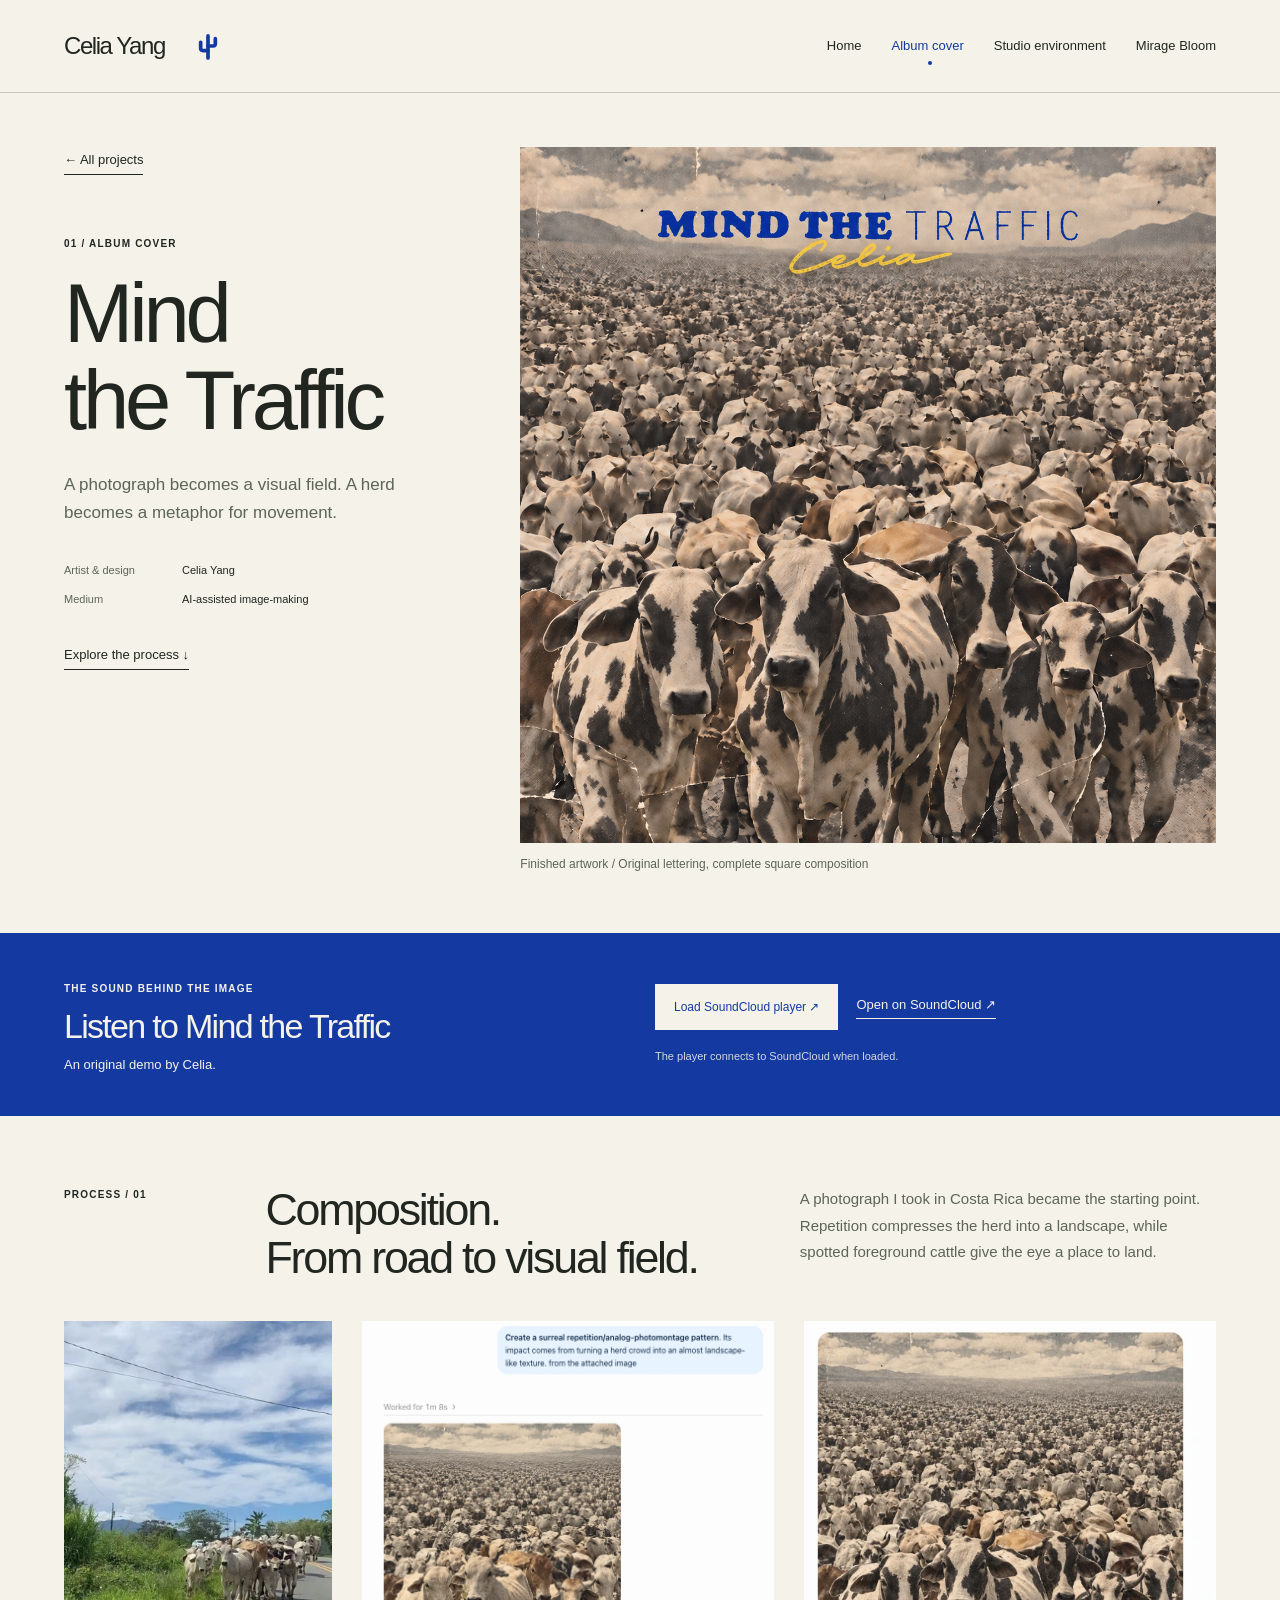
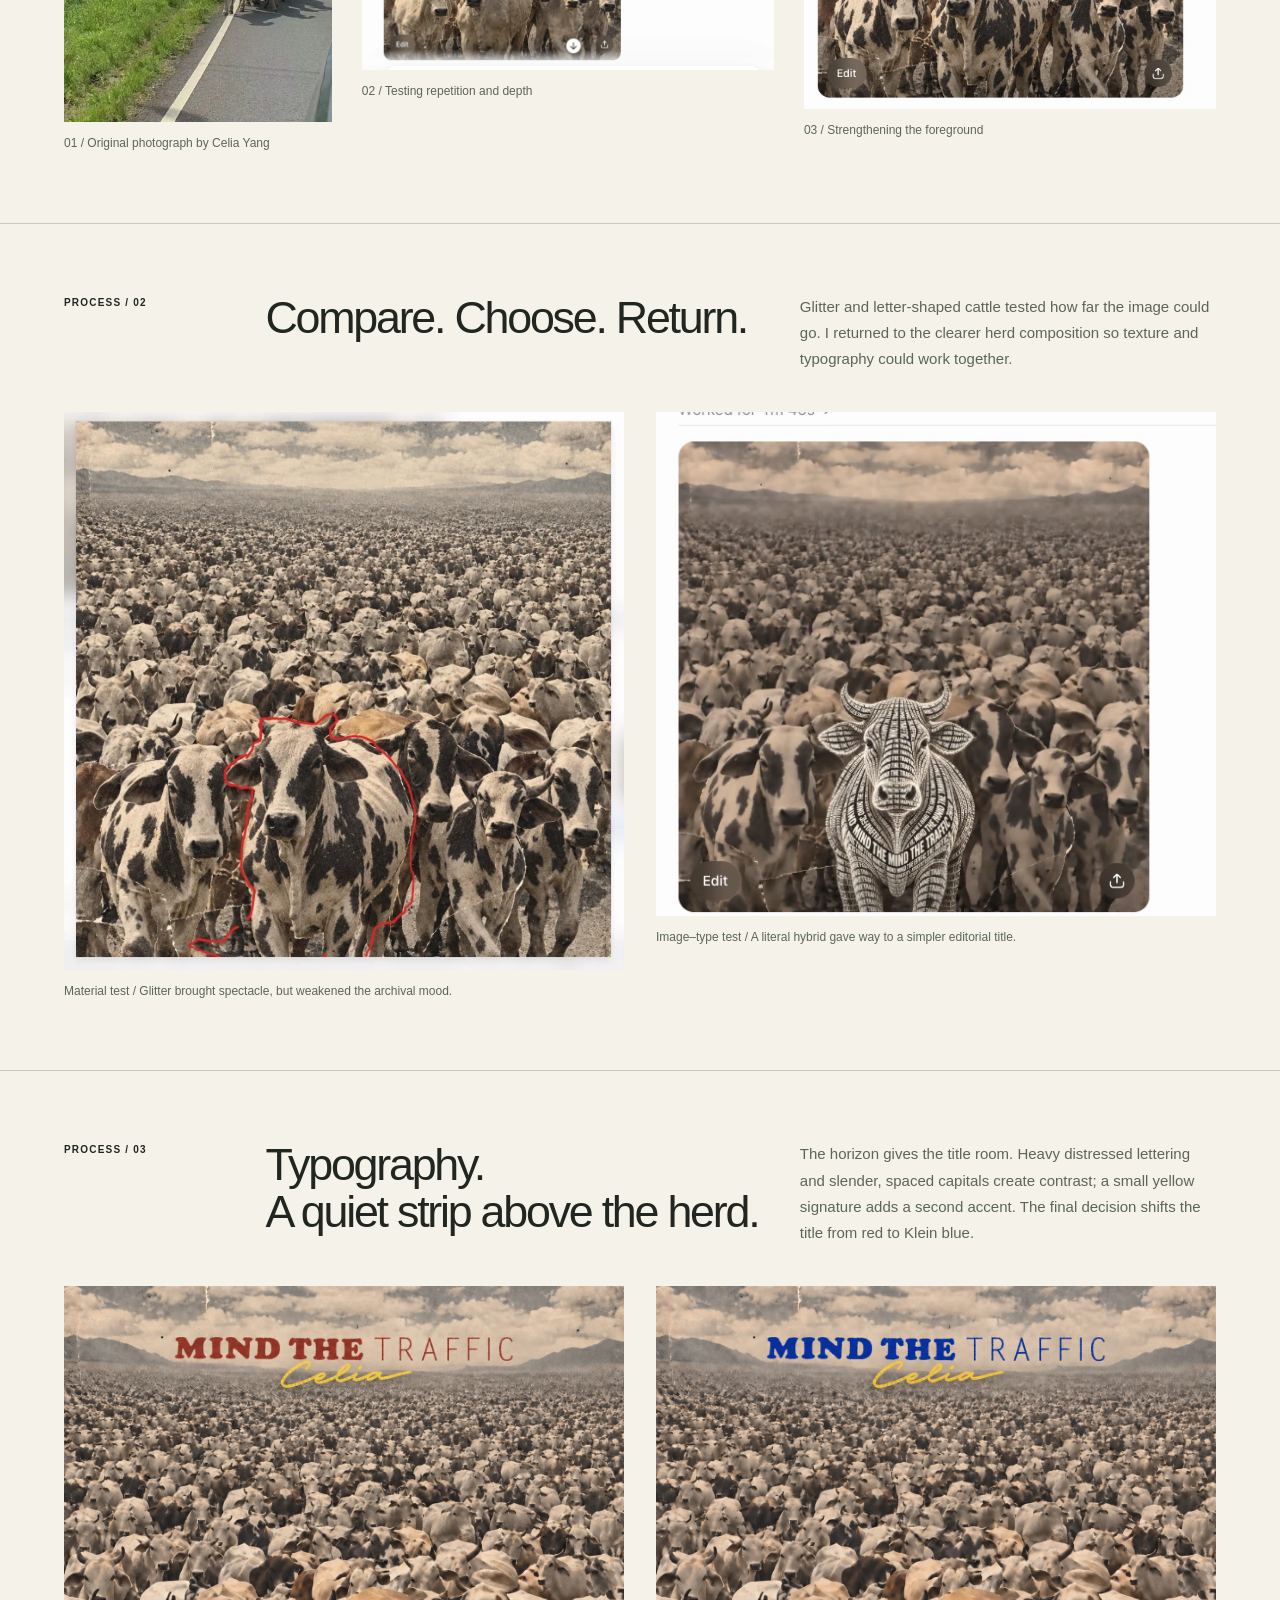
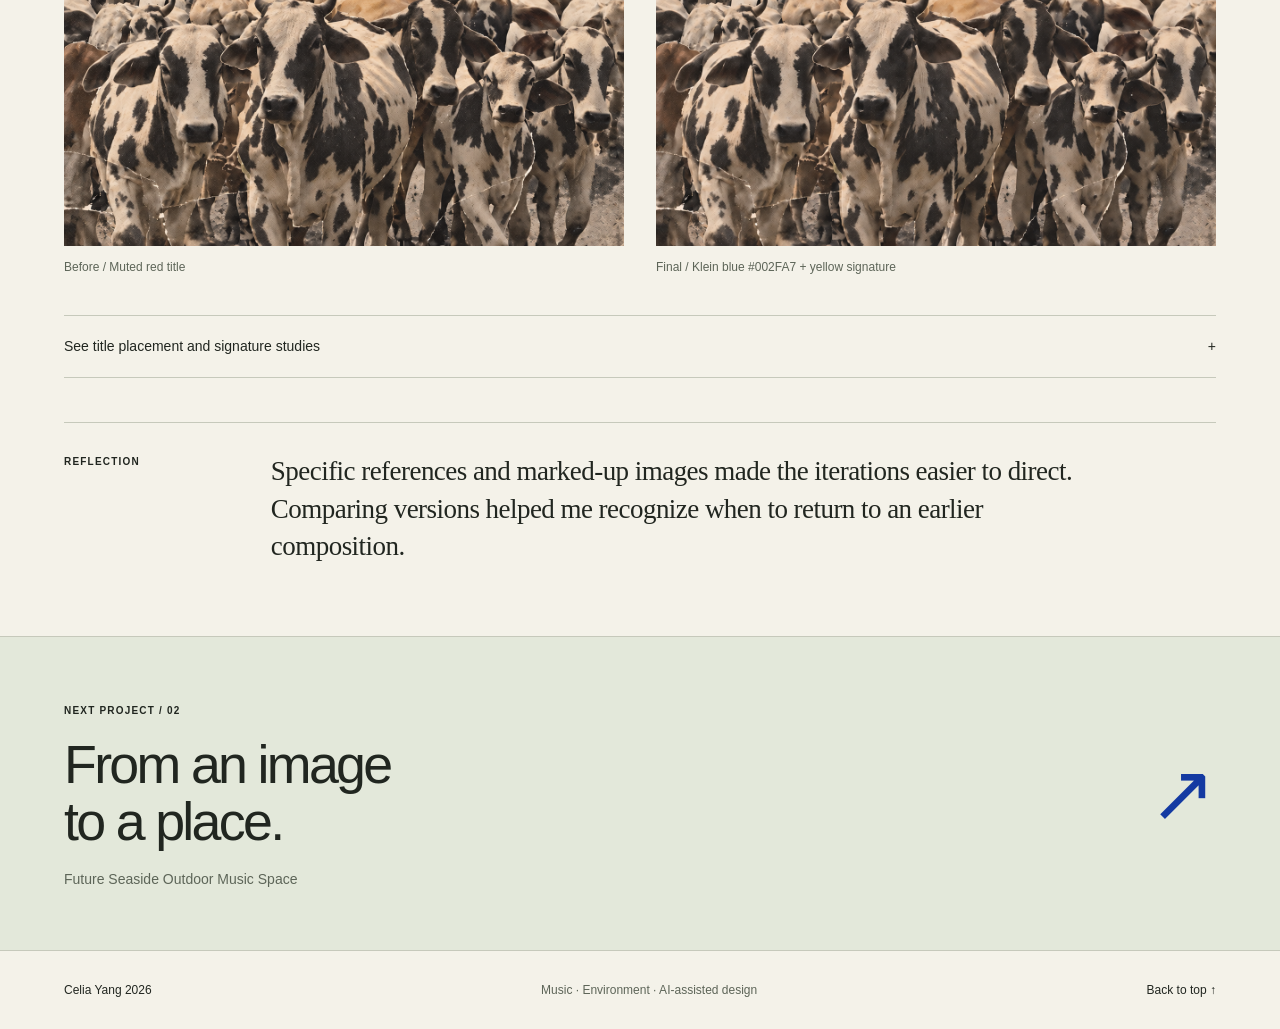
==== commit 0bb812be: "Portfolio: saguaro icon replaces the arrow in the wordmark; add 2026 to the footer Co-Authored-By: C" ====
--- a/album.html
+++ b/album.html
@@ -1,7 +1,7 @@
 <!doctype html>
 <html lang="en"><head><meta charset="utf-8"><meta name="viewport" content="width=device-width,initial-scale=1"><meta name="description" content="Celia Yang’s interdisciplinary design portfolio: music, AI-assisted visual composition, and a speculative coastal music environment."><meta name="theme-color" content="#143aa2"><title>Mind the Traffic — Celia Yang</title><link rel="icon" href="assets/favicon.svg" type="image/svg+xml"><link rel="stylesheet" href="assets/styles.css"><script src="assets/site.js" defer></script></head>
-<body class="page-album"><a class="skip" href="#main">Skip to content</a><header class="site-header"><a class="wordmark" href="index.html" aria-label="Celia Yang, home">Celia Yang<span class="mark" aria-hidden="true">↗</span></a><nav aria-label="Main navigation"><a href="index.html">Home</a><a href="album.html" aria-current="page">Album cover</a><a href="studio.html">Studio environment</a><a href="mirage-bloom.html">Mirage Bloom</a></nav></header><main id="main"><section class="project-opening album-opening"><div class="project-side"><a class="text-link" href="index.html#projects">← All projects</a><span class="eyebrow">01 / Album cover</span><h1>Mind <br>the Traffic</h1><p class="project-deck">A photograph becomes a visual field. A herd becomes a metaphor for movement.</p><dl><div><dt>Artist & design</dt><dd>Celia Yang</dd></div><div><dt>Medium</dt><dd>AI-assisted image-making</dd></div></dl><a class="text-link" href="#composition">Explore the process ↓</a></div><figure class="final-art"><img src="assets/album/final-cover.webp" alt="Mind the Traffic final cover: blue title and yellow Celia signature above a sepia landscape of cattle" width="1254" height="1254" class="cover" loading="eager" decoding="async"><figcaption>Finished artwork / Original lettering, complete square composition</figcaption></figure></section>
+<body class="page-album"><a class="skip" href="#main">Skip to content</a><header class="site-header"><a class="wordmark" href="index.html" aria-label="Celia Yang, home">Celia Yang<span class="mark" aria-hidden="true"><svg viewBox="0 0 24 32" width="22" height="30" fill="none" stroke="currentColor" stroke-width="4" stroke-linecap="round" stroke-linejoin="round" focusable="false"><path d="M12 29V5"/><path d="M12 21H6.5Q4 21 4 18.5V12"/><path d="M12 16h5.5q2.5 0 2.5-2.5V8"/></svg></span></a><nav aria-label="Main navigation"><a href="index.html">Home</a><a href="album.html" aria-current="page">Album cover</a><a href="studio.html">Studio environment</a><a href="mirage-bloom.html">Mirage Bloom</a></nav></header><main id="main"><section class="project-opening album-opening"><div class="project-side"><a class="text-link" href="index.html#projects">← All projects</a><span class="eyebrow">01 / Album cover</span><h1>Mind <br>the Traffic</h1><p class="project-deck">A photograph becomes a visual field. A herd becomes a metaphor for movement.</p><dl><div><dt>Artist & design</dt><dd>Celia Yang</dd></div><div><dt>Medium</dt><dd>AI-assisted image-making</dd></div></dl><a class="text-link" href="#composition">Explore the process ↓</a></div><figure class="final-art"><img src="assets/album/final-cover.webp" alt="Mind the Traffic final cover: blue title and yellow Celia signature above a sepia landscape of cattle" width="1254" height="1254" class="cover" loading="eager" decoding="async"><figcaption>Finished artwork / Original lettering, complete square composition</figcaption></figure></section>
 <section class="listen band"><div><span class="eyebrow">The sound behind the image</span><h2>Listen to Mind the Traffic</h2><p>An original demo by Celia.</p></div><div class="listen-actions"><button class="solid-button" id="load-song" aria-expanded="false" aria-controls="song-player">Load SoundCloud player ↗</button><a class="text-link" href="https://soundcloud.com/qgjchy7kp1ma/mind-the-traffic" target="_blank" rel="noopener noreferrer">Open on SoundCloud ↗</a><p class="small">The player connects to SoundCloud when loaded.</p></div><div id="song-player" class="song-player" hidden></div></section>
 <section class="process-section" id="composition"><div class="process-heading"><span class="eyebrow">Process / 01</span><h2>Composition.<br>From road to visual field.</h2><p>A photograph I took in Costa Rica became the starting point. Repetition compresses the herd into a landscape, while spotted foreground cattle give the eye a place to land.</p></div><div class="composition-grid"><figure class="source-photo"><img src="assets/album/source-photo.webp" alt="Cattle on a road in Costa Rica in Celia’s original photograph" width="369" height="553" class="" loading="lazy" decoding="async"><figcaption>01 / Original photograph by Celia Yang</figcaption></figure><figure class=""><img src="assets/album/herd-exploration.webp" alt="Early AI-assisted exploration of repeated cattle receding toward mountains" width="834" height="707" class="" loading="lazy" decoding="async"><figcaption>02 / Testing repetition and depth</figcaption></figure><figure class=""><img src="assets/album/foreground-study.webp" alt="Cattle composition with stronger black-and-white foreground animals" width="541" height="510" class="" loading="lazy" decoding="async"><figcaption>03 / Strengthening the foreground</figcaption></figure></div></section>
 <section class="process-section" id="comparisons"><div class="process-heading"><span class="eyebrow">Process / 02</span><h2>Compare. Choose. Return.</h2><p>Glitter and letter-shaped cattle tested how far the image could go. I returned to the clearer herd composition so texture and typography could work together.</p></div><div class="two-up"><figure class=""><img src="assets/album/glitter-study.webp" alt="Rejected glitter effect applied to foreground cattle" width="651" height="648" class="" loading="lazy" decoding="async"><figcaption>Material test / Glitter brought spectacle, but weakened the archival mood.</figcaption></figure><figure class=""><img src="assets/album/letter-study.webp" alt="Experimental combination of letterforms and a cattle silhouette" width="571" height="514" class="" loading="lazy" decoding="async"><figcaption>Image–type test / A literal hybrid gave way to a simpler editorial title.</figcaption></figure></div></section>
-<section class="process-section" id="typography"><div class="process-heading"><span class="eyebrow">Process / 03</span><h2>Typography.<br>A quiet strip above the herd.</h2><p>The horizon gives the title room. Heavy distressed lettering and slender, spaced capitals create contrast; a small yellow signature adds a second accent. The final decision shifts the title from red to Klein blue.</p></div><div class="two-up"><figure class=""><img src="assets/album/cover-before.webp" alt="Earlier album cover with a red Mind the Traffic title and yellow Celia signature" width="1254" height="1254" class="" loading="lazy" decoding="async"><figcaption>Before / Muted red title</figcaption></figure><figure class=""><img src="assets/album/final-cover.webp" alt="Final album cover with the supplied Klein-blue title and yellow signature" width="1254" height="1254" class="" loading="lazy" decoding="async"><figcaption>Final / Klein blue #002FA7 + yellow signature</figcaption></figure></div><details class="process-details"><summary>See title placement and signature studies <span aria-hidden="true">+</span></summary><div class="two-up"><figure class=""><img src="assets/album/title-study.webp" alt="Title placement study showing a marked horizon and red title iteration" width="818" height="412" class="" loading="lazy" decoding="async"><figcaption>Reserving the horizon for the title</figcaption></figure><figure class=""><img src="assets/album/signature-study.webp" alt="Comparison of title and signature treatments" width="821" height="417" class="" loading="lazy" decoding="async"><figcaption>Keeping the signature as a controlled accent</figcaption></figure></div></details><div class="reflection"><span class="eyebrow">Reflection</span><p>Specific references and marked-up images made the iterations easier to direct. Comparing versions helped me recognize when to return to an earlier composition.</p></div></section><a class="next-project" href="studio.html"><div><span class="eyebrow">Next project / 02</span><h2>From an image<br>to a place.</h2><p>Future Seaside Outdoor Music Space</p></div><span aria-hidden="true">↗</span></a></main><footer><a href="index.html">Celia Yang</a><p>Music · Environment · AI-assisted design</p><a href="#main">Back to top ↑</a></footer></body></html>+<section class="process-section" id="typography"><div class="process-heading"><span class="eyebrow">Process / 03</span><h2>Typography.<br>A quiet strip above the herd.</h2><p>The horizon gives the title room. Heavy distressed lettering and slender, spaced capitals create contrast; a small yellow signature adds a second accent. The final decision shifts the title from red to Klein blue.</p></div><div class="two-up"><figure class=""><img src="assets/album/cover-before.webp" alt="Earlier album cover with a red Mind the Traffic title and yellow Celia signature" width="1254" height="1254" class="" loading="lazy" decoding="async"><figcaption>Before / Muted red title</figcaption></figure><figure class=""><img src="assets/album/final-cover.webp" alt="Final album cover with the supplied Klein-blue title and yellow signature" width="1254" height="1254" class="" loading="lazy" decoding="async"><figcaption>Final / Klein blue #002FA7 + yellow signature</figcaption></figure></div><details class="process-details"><summary>See title placement and signature studies <span aria-hidden="true">+</span></summary><div class="two-up"><figure class=""><img src="assets/album/title-study.webp" alt="Title placement study showing a marked horizon and red title iteration" width="818" height="412" class="" loading="lazy" decoding="async"><figcaption>Reserving the horizon for the title</figcaption></figure><figure class=""><img src="assets/album/signature-study.webp" alt="Comparison of title and signature treatments" width="821" height="417" class="" loading="lazy" decoding="async"><figcaption>Keeping the signature as a controlled accent</figcaption></figure></div></details><div class="reflection"><span class="eyebrow">Reflection</span><p>Specific references and marked-up images made the iterations easier to direct. Comparing versions helped me recognize when to return to an earlier composition.</p></div></section><a class="next-project" href="studio.html"><div><span class="eyebrow">Next project / 02</span><h2>From an image<br>to a place.</h2><p>Future Seaside Outdoor Music Space</p></div><span aria-hidden="true">↗</span></a></main><footer><a href="index.html">Celia Yang 2026</a><p>Music · Environment · AI-assisted design</p><a href="#main">Back to top ↑</a></footer></body></html>
--- a/assets/styles.css
+++ b/assets/styles.css
@@ -1,4 +1,4 @@
-:root{--paper:#f4f2e9;--ink:#212620;--blue:#143aa2;--line:#c6c9bb;--soft:#e5e8df;--muted:#5d6558;--serif:Georgia,'Times New Roman',serif}*{box-sizing:border-box}html{scroll-behavior:smooth;scroll-padding-top:24px}body{margin:0;background:var(--paper);color:var(--ink);font-family:Arial,Helvetica,sans-serif;line-height:1.5}a{color:inherit;text-decoration:none}button{font:inherit;color:inherit;cursor:pointer}a,button{-webkit-tap-highlight-color:transparent}a:focus-visible,button:focus-visible,summary:focus-visible{outline:3px solid var(--blue);outline-offset:5px}img{display:block;width:100%;height:auto}figure{margin:0}figcaption{font-size:12px;line-height:1.55;color:var(--muted);margin-top:12px}h1,h2,h3,p{margin:0}h1,h2,h3{font-weight:400;letter-spacing:-.05em;line-height:1.05}h1{font-size:clamp(52px,7.5vw,112px)}h2{font-size:clamp(34px,4.2vw,62px)}h3{font-size:32px}em{font-family:var(--serif);font-weight:400}.site-header,main,footer{max-width:1440px;margin:auto}.site-header{display:flex;justify-content:space-between;align-items:center;padding:28px 5vw;border-bottom:1px solid var(--line);gap:30px}.wordmark{display:flex;align-items:center;gap:32px;font-size:24px;letter-spacing:-.06em}.mark{color:var(--blue);font-size:29px}nav{display:flex;align-items:center;gap:30px;font-size:13px}nav a{padding:6px 0;position:relative}nav a[aria-current=page]{color:var(--blue)}nav a[aria-current=page]:after{content:'';position:absolute;height:4px;width:4px;background:var(--blue);border-radius:50%;bottom:-3px;left:50%}nav a:hover,.text-link:hover{color:var(--blue)}.eyebrow{text-transform:uppercase;letter-spacing:.12em;font-size:10px;font-weight:600;line-height:1.7}.dot{display:inline-block;width:7px;height:7px;background:var(--blue);border-radius:100%;margin-right:10px}.home-intro{padding:55px 5vw 48px}.home-intro h1{margin-top:30px;max-width:1100px;letter-spacing:-.065em}.home-intro h1 em{color:var(--blue)}.intro-bottom{display:flex;justify-content:space-between;align-items:end;margin-top:36px;gap:40px}.intro-bottom p{max-width:420px;font-size:18px;line-height:1.6}.text-link{font-size:13px;border-bottom:1px solid currentColor;padding-bottom:4px;display:inline-block;width:fit-content}.cattle-section{padding:30px 5vw 65px}.section-heading{display:flex;justify-content:space-between;align-items:end;gap:30px;margin-bottom:28px}.section-heading h2{font-size:35px;letter-spacing:-.045em}.section-heading .eyebrow+h2{margin-top:8px}.sound-controls{display:flex;gap:8px}.pill{border:1px solid #a5ae9e;background:transparent;padding:8px 14px;border-radius:30px;font-size:11px;white-space:nowrap}.pill:hover{background:var(--ink);color:var(--paper)}.cattle-field{position:relative;min-height:390px;overflow:hidden;border:1px solid #b4bfac;border-radius:180px 180px 0 0;background-color:#e1e6d9;background-image:linear-gradient(#adb69c40 1px,transparent 1px),linear-gradient(90deg,#adb69c40 1px,transparent 1px);background-size:40px 40px}.field-note{position:absolute;left:6%;top:35%;color:#3f583b;font-size:clamp(35px,6vw,85px);line-height:.95;font-family:var(--serif);font-style:italic;letter-spacing:-.05em;pointer-events:none}.field-note span{font:12px Arial;letter-spacing:0}.field-coordinate{position:absolute;right:30px;bottom:20px;letter-spacing:.1em;font-size:9px;color:#52604b}.cow{position:absolute;width:clamp(115px,15vw,190px);height:clamp(145px,18vw,220px);background:var(--paper);border:1px solid #697961;padding:7px 7px 0;box-shadow:0 9px 14px #263e2518;touch-action:none;user-select:none;cursor:grab;will-change:transform;border-radius:50% 50% 5px 5px}.cow-photo{display:block;width:100%;height:calc(100% - 26px);border-radius:50% 50% 0 0;background-image:url('album/final-cover.webp');background-size:450%;background-repeat:no-repeat;pointer-events:none}.cow-label{display:block;font-size:9px;text-transform:uppercase;letter-spacing:.12em;line-height:26px;pointer-events:none}.cow-one{left:41%;top:22%;rotate:-12deg}.cow-one .cow-photo{background-position:20% 78%}.cow-two{left:58%;top:13%;rotate:8deg}.cow-two .cow-photo{background-position:52% 73%}.cow-three{left:75%;top:31%;rotate:-5deg}.cow-three .cow-photo{background-position:82% 84%}.cow.dragging{cursor:grabbing;box-shadow:0 15px 20px #263e2535;rotate:0deg}.cow.mooing .cow-label{color:var(--blue);font-weight:bold}.field-caption{display:flex;justify-content:space-between;gap:24px;margin-top:14px;font-size:11px;color:var(--muted)}.projects{padding:48px 5vw 70px;border-top:1px solid var(--line)}.project-grid{display:grid;grid-template-columns:1fr 1fr;gap:36px}.project-media{height:470px;display:flex;align-items:center;justify-content:center;overflow:hidden}.album-card{background:#e2ded0;padding:35px}.album-card img{height:100%;width:auto;max-width:100%;object-fit:contain}.studio-card{background:#0d1520;padding:0}.studio-card img{width:100%;height:auto}.project-title{display:flex;justify-content:space-between;align-items:start;margin-top:20px;gap:15px}.project-title h3{margin:8px 0 12px}.project-title p{font-size:13px;color:var(--muted)}.round-arrow{width:38px;height:38px;display:grid;place-items:center;border:1px solid var(--line);border-radius:50%;font-size:24px;flex-shrink:0}.project-card:hover .round-arrow{background:var(--blue);color:white;border-color:var(--blue)}.closing{border-top:1px solid var(--line);padding:60px 5vw;display:grid;grid-template-columns:1fr 2fr;gap:30px}.closing p{font-family:var(--serif);font-size:clamp(28px,3.5vw,45px);line-height:1.2;letter-spacing:-.03em}footer{padding:30px 5vw;display:flex;justify-content:space-between;align-items:center;border-top:1px solid var(--line);font-size:12px;gap:20px}footer p{color:var(--muted)}.skip{position:fixed;top:-100px;left:20px;background:var(--blue);color:white;padding:12px;z-index:100}.skip:focus{top:10px}.sr-only{position:absolute;width:1px;height:1px;overflow:hidden;clip:rect(0,0,0,0);white-space:nowrap}.project-opening{padding:54px 5vw 60px;display:grid;grid-template-columns:.72fr 1.28fr;gap:65px;align-items:start}.project-side>.eyebrow{display:block;margin:60px 0 18px}.project-side h1{font-size:clamp(54px,6.5vw,90px)}.project-deck{font-size:17px;max-width:340px;margin-top:27px;line-height:1.65;color:var(--muted)}dl{margin:35px 0;display:grid;gap:12px}dl div{display:grid;grid-template-columns:110px 1fr;gap:8px;font-size:11px}dt{color:var(--muted)}dd{margin:0}.final-art img{height:auto;width:100%;object-fit:contain}.band{padding:42px 5vw;display:grid;grid-template-columns:1fr 1fr;gap:30px;background:var(--blue);color:var(--paper)}.band h2{font-size:34px;max-width:400px;margin:10px 0}.band p{font-size:13px}.listen-actions{align-self:center;display:flex;flex-wrap:wrap;gap:18px;align-items:center}.solid-button{padding:13px 18px;background:var(--paper);color:var(--blue);border:1px solid var(--paper);font-size:12px}.solid-button:disabled{opacity:.7;cursor:default}.small{font-size:11px!important;line-height:1.6}.listen-actions .small{width:100%;opacity:.85}.song-player{grid-column:1/-1}.song-player iframe{width:100%;height:166px;border:0}.process-section{padding:70px 5vw;border-bottom:1px solid var(--line)}.process-heading{display:grid;grid-template-columns:.4fr 1.2fr 1fr;gap:35px;margin-bottom:40px}.process-heading h2{font-size:clamp(32px,3.5vw,48px)}.process-heading p{color:var(--muted);font-size:15px;line-height:1.75}.two-up{display:grid;grid-template-columns:1fr 1fr;gap:32px;align-items:start}.two-up img{height:auto;object-fit:contain}.composition-grid{display:grid;grid-template-columns:.65fr 1fr 1fr;gap:30px;align-items:start}.composition-grid img{max-height:480px;object-fit:contain}.source-photo img{width:100%;max-height:480px;object-fit:contain}.reflection{display:grid;grid-template-columns:.4fr 2.2fr;gap:35px;border-top:1px solid var(--line);margin-top:44px;padding-top:30px}.reflection p{font-family:var(--serif);font-size:27px;line-height:1.4;letter-spacing:-.02em;max-width:850px}.process-details{margin-top:38px;border-top:1px solid var(--line);border-bottom:1px solid var(--line);padding:20px 0}.process-details summary{cursor:pointer;font-size:14px;display:flex;justify-content:space-between;gap:15px;list-style:none}.process-details summary::-webkit-details-marker{display:none}.process-details[open] .two-up{margin-top:24px}.next-project{padding:60px 5vw;display:flex;justify-content:space-between;gap:30px;background:#e3e8da}.next-project h2{margin:15px 0 20px}.next-project>span{font-size:80px;color:var(--blue);align-self:center}.next-project p{font-size:14px;color:var(--muted)}.next-project:hover{background:#d9e1cc}.studio-opening{padding:45px 5vw 0}.project-topline{display:flex;justify-content:space-between;align-items:center;gap:20px;margin-bottom:36px}.studio-opening h1{font-size:clamp(48px,6.5vw,91px);margin-bottom:36px}.studio-opening h1 em{color:var(--blue)}.studio-hero img{width:100%;height:auto}.studio-description{display:grid;grid-template-columns:1fr 2fr;gap:45px;padding:42px 0 48px;border-bottom:1px solid var(--line);margin-top:10px}.studio-description p{font-size:20px;line-height:1.7;letter-spacing:-.02em;max-width:820px}.walkthrough-section{padding:50px 5vw 60px}video{display:block;width:100%;height:auto;aspect-ratio:16/9;background:#0d1520;object-fit:contain}.walkthrough-section .field-caption{align-items:start}.comparison-stack{display:grid;gap:36px}.comparison-stack figure{max-width:100%}.comparison-stack img{height:auto;width:100%}[hidden]{display:none!important}
+:root{--paper:#f4f2e9;--ink:#212620;--blue:#143aa2;--line:#c6c9bb;--soft:#e5e8df;--muted:#5d6558;--serif:Georgia,'Times New Roman',serif}*{box-sizing:border-box}html{scroll-behavior:smooth;scroll-padding-top:24px}body{margin:0;background:var(--paper);color:var(--ink);font-family:Arial,Helvetica,sans-serif;line-height:1.5}a{color:inherit;text-decoration:none}button{font:inherit;color:inherit;cursor:pointer}a,button{-webkit-tap-highlight-color:transparent}a:focus-visible,button:focus-visible,summary:focus-visible{outline:3px solid var(--blue);outline-offset:5px}img{display:block;width:100%;height:auto}figure{margin:0}figcaption{font-size:12px;line-height:1.55;color:var(--muted);margin-top:12px}h1,h2,h3,p{margin:0}h1,h2,h3{font-weight:400;letter-spacing:-.05em;line-height:1.05}h1{font-size:clamp(52px,7.5vw,112px)}h2{font-size:clamp(34px,4.2vw,62px)}h3{font-size:32px}em{font-family:var(--serif);font-weight:400}.site-header,main,footer{max-width:1440px;margin:auto}.site-header{display:flex;justify-content:space-between;align-items:center;padding:28px 5vw;border-bottom:1px solid var(--line);gap:30px}.wordmark{display:flex;align-items:center;gap:32px;font-size:24px;letter-spacing:-.06em}.mark{color:var(--blue);font-size:29px;display:inline-flex;align-items:center}.mark svg{display:block;width:22px;height:30px}nav{display:flex;align-items:center;gap:30px;font-size:13px}nav a{padding:6px 0;position:relative}nav a[aria-current=page]{color:var(--blue)}nav a[aria-current=page]:after{content:'';position:absolute;height:4px;width:4px;background:var(--blue);border-radius:50%;bottom:-3px;left:50%}nav a:hover,.text-link:hover{color:var(--blue)}.eyebrow{text-transform:uppercase;letter-spacing:.12em;font-size:10px;font-weight:600;line-height:1.7}.dot{display:inline-block;width:7px;height:7px;background:var(--blue);border-radius:100%;margin-right:10px}.home-intro{padding:55px 5vw 48px}.home-intro h1{margin-top:30px;max-width:1100px;letter-spacing:-.065em}.home-intro h1 em{color:var(--blue)}.intro-bottom{display:flex;justify-content:space-between;align-items:end;margin-top:36px;gap:40px}.intro-bottom p{max-width:420px;font-size:18px;line-height:1.6}.text-link{font-size:13px;border-bottom:1px solid currentColor;padding-bottom:4px;display:inline-block;width:fit-content}.cattle-section{padding:30px 5vw 65px}.section-heading{display:flex;justify-content:space-between;align-items:end;gap:30px;margin-bottom:28px}.section-heading h2{font-size:35px;letter-spacing:-.045em}.section-heading .eyebrow+h2{margin-top:8px}.sound-controls{display:flex;gap:8px}.pill{border:1px solid #a5ae9e;background:transparent;padding:8px 14px;border-radius:30px;font-size:11px;white-space:nowrap}.pill:hover{background:var(--ink);color:var(--paper)}.cattle-field{position:relative;min-height:390px;overflow:hidden;border:1px solid #b4bfac;border-radius:180px 180px 0 0;background-color:#e1e6d9;background-image:linear-gradient(#adb69c40 1px,transparent 1px),linear-gradient(90deg,#adb69c40 1px,transparent 1px);background-size:40px 40px}.field-note{position:absolute;left:6%;top:35%;color:#3f583b;font-size:clamp(35px,6vw,85px);line-height:.95;font-family:var(--serif);font-style:italic;letter-spacing:-.05em;pointer-events:none}.field-note span{font:12px Arial;letter-spacing:0}.field-coordinate{position:absolute;right:30px;bottom:20px;letter-spacing:.1em;font-size:9px;color:#52604b}.cow{position:absolute;width:clamp(115px,15vw,190px);height:clamp(145px,18vw,220px);background:var(--paper);border:1px solid #697961;padding:7px 7px 0;box-shadow:0 9px 14px #263e2518;touch-action:none;user-select:none;cursor:grab;will-change:transform;border-radius:50% 50% 5px 5px}.cow-photo{display:block;width:100%;height:calc(100% - 26px);border-radius:50% 50% 0 0;background-image:url('album/final-cover.webp');background-size:450%;background-repeat:no-repeat;pointer-events:none}.cow-label{display:block;font-size:9px;text-transform:uppercase;letter-spacing:.12em;line-height:26px;pointer-events:none}.cow-one{left:41%;top:22%;rotate:-12deg}.cow-one .cow-photo{background-position:20% 78%}.cow-two{left:58%;top:13%;rotate:8deg}.cow-two .cow-photo{background-position:52% 73%}.cow-three{left:75%;top:31%;rotate:-5deg}.cow-three .cow-photo{background-position:82% 84%}.cow.dragging{cursor:grabbing;box-shadow:0 15px 20px #263e2535;rotate:0deg}.cow.mooing .cow-label{color:var(--blue);font-weight:bold}.field-caption{display:flex;justify-content:space-between;gap:24px;margin-top:14px;font-size:11px;color:var(--muted)}.projects{padding:48px 5vw 70px;border-top:1px solid var(--line)}.project-grid{display:grid;grid-template-columns:1fr 1fr;gap:36px}.project-media{height:470px;display:flex;align-items:center;justify-content:center;overflow:hidden}.album-card{background:#e2ded0;padding:35px}.album-card img{height:100%;width:auto;max-width:100%;object-fit:contain}.studio-card{background:#0d1520;padding:0}.studio-card img{width:100%;height:auto}.project-title{display:flex;justify-content:space-between;align-items:start;margin-top:20px;gap:15px}.project-title h3{margin:8px 0 12px}.project-title p{font-size:13px;color:var(--muted)}.round-arrow{width:38px;height:38px;display:grid;place-items:center;border:1px solid var(--line);border-radius:50%;font-size:24px;flex-shrink:0}.project-card:hover .round-arrow{background:var(--blue);color:white;border-color:var(--blue)}.closing{border-top:1px solid var(--line);padding:60px 5vw;display:grid;grid-template-columns:1fr 2fr;gap:30px}.closing p{font-family:var(--serif);font-size:clamp(28px,3.5vw,45px);line-height:1.2;letter-spacing:-.03em}footer{padding:30px 5vw;display:flex;justify-content:space-between;align-items:center;border-top:1px solid var(--line);font-size:12px;gap:20px}footer p{color:var(--muted)}.skip{position:fixed;top:-100px;left:20px;background:var(--blue);color:white;padding:12px;z-index:100}.skip:focus{top:10px}.sr-only{position:absolute;width:1px;height:1px;overflow:hidden;clip:rect(0,0,0,0);white-space:nowrap}.project-opening{padding:54px 5vw 60px;display:grid;grid-template-columns:.72fr 1.28fr;gap:65px;align-items:start}.project-side>.eyebrow{display:block;margin:60px 0 18px}.project-side h1{font-size:clamp(54px,6.5vw,90px)}.project-deck{font-size:17px;max-width:340px;margin-top:27px;line-height:1.65;color:var(--muted)}dl{margin:35px 0;display:grid;gap:12px}dl div{display:grid;grid-template-columns:110px 1fr;gap:8px;font-size:11px}dt{color:var(--muted)}dd{margin:0}.final-art img{height:auto;width:100%;object-fit:contain}.band{padding:42px 5vw;display:grid;grid-template-columns:1fr 1fr;gap:30px;background:var(--blue);color:var(--paper)}.band h2{font-size:34px;max-width:400px;margin:10px 0}.band p{font-size:13px}.listen-actions{align-self:center;display:flex;flex-wrap:wrap;gap:18px;align-items:center}.solid-button{padding:13px 18px;background:var(--paper);color:var(--blue);border:1px solid var(--paper);font-size:12px}.solid-button:disabled{opacity:.7;cursor:default}.small{font-size:11px!important;line-height:1.6}.listen-actions .small{width:100%;opacity:.85}.song-player{grid-column:1/-1}.song-player iframe{width:100%;height:166px;border:0}.process-section{padding:70px 5vw;border-bottom:1px solid var(--line)}.process-heading{display:grid;grid-template-columns:.4fr 1.2fr 1fr;gap:35px;margin-bottom:40px}.process-heading h2{font-size:clamp(32px,3.5vw,48px)}.process-heading p{color:var(--muted);font-size:15px;line-height:1.75}.two-up{display:grid;grid-template-columns:1fr 1fr;gap:32px;align-items:start}.two-up img{height:auto;object-fit:contain}.composition-grid{display:grid;grid-template-columns:.65fr 1fr 1fr;gap:30px;align-items:start}.composition-grid img{max-height:480px;object-fit:contain}.source-photo img{width:100%;max-height:480px;object-fit:contain}.reflection{display:grid;grid-template-columns:.4fr 2.2fr;gap:35px;border-top:1px solid var(--line);margin-top:44px;padding-top:30px}.reflection p{font-family:var(--serif);font-size:27px;line-height:1.4;letter-spacing:-.02em;max-width:850px}.process-details{margin-top:38px;border-top:1px solid var(--line);border-bottom:1px solid var(--line);padding:20px 0}.process-details summary{cursor:pointer;font-size:14px;display:flex;justify-content:space-between;gap:15px;list-style:none}.process-details summary::-webkit-details-marker{display:none}.process-details[open] .two-up{margin-top:24px}.next-project{padding:60px 5vw;display:flex;justify-content:space-between;gap:30px;background:#e3e8da}.next-project h2{margin:15px 0 20px}.next-project>span{font-size:80px;color:var(--blue);align-self:center}.next-project p{font-size:14px;color:var(--muted)}.next-project:hover{background:#d9e1cc}.studio-opening{padding:45px 5vw 0}.project-topline{display:flex;justify-content:space-between;align-items:center;gap:20px;margin-bottom:36px}.studio-opening h1{font-size:clamp(48px,6.5vw,91px);margin-bottom:36px}.studio-opening h1 em{color:var(--blue)}.studio-hero img{width:100%;height:auto}.studio-description{display:grid;grid-template-columns:1fr 2fr;gap:45px;padding:42px 0 48px;border-bottom:1px solid var(--line);margin-top:10px}.studio-description p{font-size:20px;line-height:1.7;letter-spacing:-.02em;max-width:820px}.walkthrough-section{padding:50px 5vw 60px}video{display:block;width:100%;height:auto;aspect-ratio:16/9;background:#0d1520;object-fit:contain}.walkthrough-section .field-caption{align-items:start}.comparison-stack{display:grid;gap:36px}.comparison-stack figure{max-width:100%}.comparison-stack img{height:auto;width:100%}[hidden]{display:none!important}
 @media(min-width:1450px){.site-header,footer{padding-left:72px;padding-right:72px}}@media(max-width:1000px){.project-media{height:370px}.project-opening{gap:32px;grid-template-columns:.8fr 1.2fr}.project-side>.eyebrow{margin-top:32px}.process-heading{grid-template-columns:.35fr 1.3fr}.process-heading p{grid-column:2}.cow-photo{background-size:480%}.field-caption p{max-width:50%}}@media(max-width:680px){.site-header{padding:20px 6vw;align-items:start;gap:12px;flex-wrap:wrap}.wordmark{font-size:23px;gap:16px}nav{gap:20px;font-size:11px;flex-wrap:wrap}.home-intro{padding:40px 6vw}.home-intro h1{font-size:clamp(42px,10.2vw,69px);margin-top:22px}.intro-bottom{align-items:start;flex-direction:column;gap:22px;margin-top:26px}.intro-bottom p{font-size:16px;max-width:320px}.cattle-section{padding:20px 6vw 40px}.section-heading{align-items:start;flex-direction:column;gap:15px}.section-heading h2{font-size:29px}.cattle-field{min-height:350px;border-radius:100px 100px 0 0}.field-note{top:12%;left:10%;font-size:45px}.cow{width:105px;height:145px}.cow-one{left:7%;top:46%}.cow-two{left:38%;top:35%}.cow-three{left:65%;top:50%}.field-coordinate{right:12px;bottom:10px;font-size:7px}.field-caption{flex-direction:column;gap:6px;font-size:10px}.field-caption p{max-width:none}.project-grid{grid-template-columns:1fr;gap:42px}.projects{padding:38px 6vw}.project-media{height:auto;min-height:260px}.album-card{padding:25px}.album-card img{width:100%;height:auto;max-height:460px}.studio-card img{height:auto}.project-title h3{font-size:30px}.closing{grid-template-columns:1fr;padding:40px 6vw;gap:20px}footer{padding:24px 6vw;flex-wrap:wrap;font-size:10px}footer p{order:3;width:100%}.project-opening{grid-template-columns:1fr;padding:30px 6vw 38px;gap:30px}.project-side>.eyebrow{margin-top:28px}.project-side h1{font-size:60px}.project-side h1 br{display:none}.project-deck{max-width:100%;font-size:16px}dl{margin:22px 0}.band{grid-template-columns:1fr;padding:32px 6vw;gap:20px}.band h2{font-size:30px}.process-section{padding:42px 6vw}.process-heading{grid-template-columns:1fr;gap:14px;margin-bottom:26px}.process-heading h2{font-size:36px}.process-heading p{grid-column:auto;font-size:14px}.two-up{grid-template-columns:1fr;gap:28px}.composition-grid{grid-template-columns:1fr 1fr;gap:24px 18px}.composition-grid figure:first-child{grid-column:1/-1}.source-photo img{max-height:380px}.reflection{grid-template-columns:1fr;gap:16px;margin-top:30px}.reflection p{font-size:25px}.next-project{padding:40px 6vw}.next-project>span{font-size:55px}.next-project h2{font-size:40px}.studio-opening{padding:30px 6vw 0}.project-topline{align-items:start;gap:20px}.project-topline .eyebrow{max-width:130px;text-align:right}.studio-opening h1{font-size:43px;margin-bottom:25px}.studio-description{grid-template-columns:1fr;gap:18px;padding:25px 0 30px}.studio-description p{font-size:17px}.walkthrough-section{padding:35px 6vw 40px}.walkthrough-section .field-caption{gap:14px}figcaption{font-size:11px}}
 @media(prefers-reduced-motion:reduce){html{scroll-behavior:auto}*{animation:none!important;transition:none!important}}
 
@@ -6,3 +6,21 @@
 .project-card.wide{grid-column:1/-1}
 .mirage-card{background:#1b1538;padding:0;height:auto;max-height:560px}
 .mirage-card img{width:100%;height:auto;display:block}
+
+/* Mirage Bloom content box + directory */
+.mirage-box{border:1px solid var(--line);background:#fbfaf3;padding:0;display:grid;grid-template-columns:1.25fr 1fr;gap:0;align-items:stretch}
+.mirage-box .mirage-card{display:block;max-height:none;height:100%;min-height:300px}
+.mirage-box .mirage-card img{height:100%;object-fit:cover}
+.mirage-box .project-title{margin:0;padding:28px 30px;display:block}
+.mirage-box .project-title h3{margin:8px 0 12px}
+.box-dir{list-style:none;margin:22px 0 0;padding:0;display:grid;gap:10px}
+.box-dir a{display:grid;grid-template-columns:62px 1fr 34px;gap:12px;align-items:center;border:1px solid var(--line);padding:12px 14px;background:var(--paper)}
+.box-dir a:hover{border-color:var(--blue)}
+.box-dir a.play{background:var(--blue);color:var(--paper);border-color:var(--blue)}
+.box-dir .bd-wk{font-size:10px;text-transform:uppercase;letter-spacing:.12em;font-weight:600}
+.box-dir .bd-t{font-size:12px;line-height:1.45;color:var(--muted)}
+.box-dir a.play .bd-t{color:#dfe6ff}
+.box-dir .bd-t b{display:block;font-size:15px;font-weight:600;color:var(--ink);letter-spacing:-.01em}
+.box-dir a.play .bd-t b{color:#fff}
+.box-dir .bd-go{font-size:22px;text-align:center}
+@media(max-width:820px){.mirage-box{grid-template-columns:1fr}.mirage-box .mirage-card{min-height:0;height:auto}.mirage-box .mirage-card img{height:auto}.mirage-box .project-title{padding:22px 20px}}
